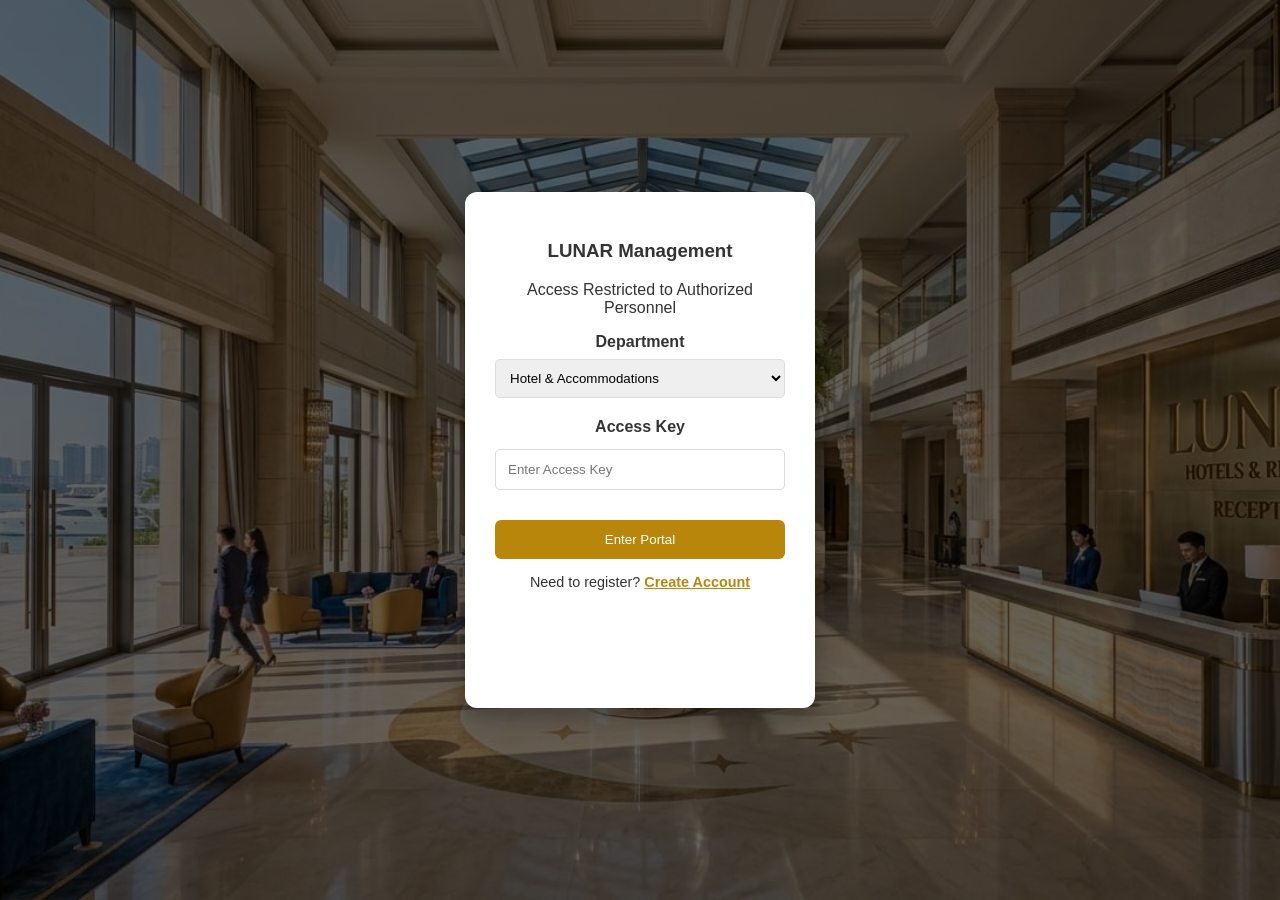
==== admin.html @ bf31e48b "initial commit" ====
<!DOCTYPE html>
<html lang="en">
<head>
    <meta charset="UTF-8">
    <meta name="viewport" content="width=device-width, initial-scale=1.0">
    <title>LUNAR | Admin Portal</title>
    <link rel="stylesheet" href="style.css">
<base target="_blank">
</head>
<body class="admin-body">

    <section id="admin-auth">
        <div class="auth-card">
            <div class="auth-container" id="admin-sliding-box">
                <!-- Login Form -->
                <div class="admin-auth-form">
                    <h3>LUNAR Management</h3>
                    <p>Access Restricted to Authorized Personnel</p>
                    <form onsubmit="adminLogin(event)">
                        <div class="form-group">
                            <label>Department</label>
                            <select id="admin-role">
                                <option value="hotel">Hotel & Accommodations</option>
                                <option value="restaurant">Restaurant & Bar</option>
                                <option value="spa">Wellness & Spa</option>
                                <option value="events">Meetings & Events</option>
                                <option value="travels">Travels & Activities</option>
                            </select>
                        </div>
                        <div class="form-group">
                            <label>Access Key</label>
                            <input type="password" id="admin-pass" placeholder="Enter Access Key" required>
                        </div>
                        <button type="submit" class="admin-login-btn">Enter Portal</button>
                        <p style="margin-top: 15px; font-size: 0.9rem;">Need to register? <a href="#" onclick="event.preventDefault(); toggleAdminAuth()" class="toggle-link">Create Account</a></p>
                    </form>
                </div>
                <!-- Register Form -->
                <div class="admin-auth-form">
                    <h3>Admin Registration</h3>
                    <p>Create a new management profile.</p>
                    <form onsubmit="adminRegister(event)">
                        <div class="form-group">
                            <label>Full Name</label>
                            <input type="text" id="admin-reg-name" required>
                        </div>
                        <div class="form-group">
                            <label>Department</label>
                            <select id="admin-reg-role">
                                <option value="hotel">Hotel & Accommodations</option>
                                <option value="restaurant">Restaurant & Bar</option>
                                <option value="spa">Wellness & Spa</option>
                                <option value="events">Meetings & Events</option>
                                <option value="travels">Travels & Activities</option>
                            </select>
                        </div>
                        <div class="form-group">
                            <label>Access Key</label>
                            <input type="password" id="admin-reg-pass" placeholder="Create a strong key" required>
                        </div>
                        <button type="submit" class="admin-login-btn">Create Account</button>
                        <p style="margin-top: 15px; font-size: 0.9rem;">Already have access? <a href="#" onclick="event.preventDefault(); toggleAdminAuth()" class="toggle-link">Enter Portal</a></p>
                    </form>
                </div>
            </div>
        </div>
    </section>

    <section id="admin-dashboard" style="display: none;">
        <header class="admin-header">
            <div class="admin-identity">
                <img src="images/lunar-logo-gold.png" alt="LUNAR" class="admin-header-logo">
                <div>
                    <h2 id="admin-welcome-text">Hi, Admin</h2>
                    <span id="admin-dept-tag">Department</span>
                </div>
            </div>
            <div class="admin-profile-area">
                <img src="images/default-avatar.png" alt="Profile" id="admin-profile-icon" onclick="toggleProfileDropdown()">
                <div id="admin-profile-dropdown" class="admin-profile-dropdown">
                    <a href="#" onclick="alert('Edit Profile feature is under development.'); return false;">Edit Profile</a>
                    <a href="index.html">Exit to Guest Site</a>
                    <a href="#" onclick="adminLogout(event)">Log Out</a>
                </div>
            </div>
        </header>

        <div class="admin-main-layout">
            <aside class="admin-sidebar">
                <button id="sidebar-bookings" onclick="showAdminTab('bookings')">📋 Reservations</button>
                <button id="sidebar-reviews" onclick="showAdminTab('reviews')">⭐ Guest Reviews</button>
                <button id="sidebar-checkout" onclick="showAdminTab('checkout')">🔑 Room Status</button>
                <button id="sidebar-restaurant" onclick="showAdminTab('restaurant')">🍽️ Restaurant Orders</button>
                <button id="sidebar-spa" onclick="showAdminTab('spa')">💆 Spa Appointments</button>
                <button id="sidebar-events" onclick="showAdminTab('events')">🎉 Event Bookings</button>
                <button id="sidebar-premium-travels" onclick="showAdminTab('premium-travels')">🚁 Premium Travels</button>
                <button id="sidebar-resort-activities" onclick="showAdminTab('resort-activities')">🏹 Resort Activities</button>
            </aside>

            <main class="admin-content">
                <div id="dashboard-home-tab" class="tab-pane" style="display:block;">
                    <h2 style="font-size: 2.5rem; margin-bottom: 10px;">Welcome to the Management Portal</h2>
                    <p style="font-size: 1.2rem;">Select an option from the sidebar to begin.</p>
                </div>

                <div id="bookings-tab" class="tab-pane">
                    <h3>Pending Reservations</h3>
                    <table class="admin-table">
                        <thead>
                            <tr>
                                <th>Guest</th>
                                <th>Room Type</th>
                                <th>Check-in / Out</th>
                                <th>Payment Method</th>
                                <th>Type</th>
                                <th>Amount</th>
                                <th>Balance</th>
                                <th>Actions</th>
                            </tr>
                        </thead>
                        <tbody id="hotel-booking-list">
                        </tbody>
                    </table>
                </div>

                <div id="reviews-tab" class="tab-pane" style="display:none;">
                    <h3>Guest Feedback</h3>
                    <div class="review-item">
                        <p><strong>@Sarah_W:</strong> "Amazing stay, but the spa was fully booked."</p>
                        <button class="reply-btn" onclick="alert('Reply sent to guest!')">Reply</button>
                        <button class="delete-btn" onclick="this.parentElement.remove()">Delete</button>
                    </div>
                </div>

                <div id="checkout-tab" class="tab-pane" style="display:none;">
                    <h3>Verify Room Status</h3>
                    <button class="checkout-verify-btn" onclick="alert('Room 204 verified and cleared for next guest.')">Verify Check-out (Room 204)</button>
                </div>

                <div id="restaurant-tab" class="tab-pane" style="display:none;">
                    <h3>Restaurant Reservations</h3>
                    <table class="admin-table">
                        <thead>
                            <tr>
                                <th>Guest</th>
                                <th>Table / Order</th>
                                <th>Date & Time</th>
                                <th>Payment Method</th>
                                <th>Type</th>
                                <th>Amount</th>
                                <th>Status</th>
                            </tr>
                        </thead>
                        <tbody id="restaurant-booking-list">
                        </tbody>
                    </table>
                </div>

                <div id="spa-tab" class="tab-pane" style="display:none;">
                    <h3>Spa Appointments</h3>
                    <table class="admin-table">
                        <thead>
                            <tr>
                                <th>Guest</th>
                                <th>Treatment</th>
                                <th>Therapist</th>
                                <th>Date & Time</th>
                                <th>Payment Method</th>
                                <th>Amount</th>
                                <th>Status</th>
                            </tr>
                        </thead>
                        <tbody id="spa-booking-list">
                        </tbody>
                    </table>
                </div>

                <div id="events-tab" class="tab-pane" style="display:none;">
                    <h3>Event Bookings</h3>
                    <table class="admin-table">
                        <thead>
                            <tr>
                                <th>Client</th>
                                <th>Event Type</th>
                                <th>Date</th>
                                <th>Guests</th>
                                <th>Quote Amount</th>
                                <th>Status</th>
                            </tr>
                        </thead>
                        <tbody id="events-booking-list">
                        </tbody>
                    </table>
                </div>

                <div id="premium-travels-tab" class="tab-pane" style="display:none;">
                    <h3>Premium Travel Bookings</h3>
                    <table class="admin-table">
                        <thead>
                            <tr>
                                <th>Guest</th>
                                <th>Service</th>
                                <th>Date & Time</th>
                                <th>Payment Method</th>
                                <th>Type</th>
                                <th>Amount</th>
                                <th>Balance</th>
                                <th>Status</th>
                            </tr>
                        </thead>
                        <tbody id="travels-booking-list">
                        </tbody>
                    </table>
                </div>

                <div id="resort-activities-tab" class="tab-pane" style="display:none;">
                    <h3>Resort Activity Bookings</h3>
                    <table class="admin-table">
                        <thead>
                            <tr>
                                <th>Guest</th>
                                <th>Activity</th>
                                <th>Date & Time</th>
                                <th>Payment Method</th>
                                <th>Type</th>
                                <th>Amount</th>
                                <th>Balance</th>
                                <th>Status</th>
                            </tr>
                        </thead>
                        <tbody id="activities-booking-list">
                        </tbody>
                    </table>
                </div>
            </main>
        </div>
    </section>

    <script src="script.js"></script>
</body>
</html>
---- style.css ----
body {
    font-family: 'Georgia', serif; /* Gives it that luxury hotel feel */
    background-color: #f4f4f4;
    color: #333;
    text-align: center;
}

header {
    background-color: #1a1a1a; /* Dark, sleek header */
    color: gold;
    padding: 20px;
}

button {
    background-color: gold;
    border: none;
    padding: 10px 20px;
    cursor: pointer;
}

.header-auth-buttons button + button {
    margin-left: 10px;
}

/* Container for the tabs */
.tab-container {
    overflow: hidden;
    background-color: #333;
    display: flex;
    justify-content: center;
}

/* Style the buttons inside the tab bar */
.tab-link {
    background-color: inherit;
    color: white;
    padding: 14px 20px;
    border: none;
    cursor: pointer;
    transition: 0.3s;
    font-size: 17px;
}

/* Change color on hover */
.tab-link:hover {
    background-color: #555;
}

/* Create an active/current tablink class */
.tab-link.active {
    background-color: gold;
    color: black;
}

/* Hide the tab content by default */
.tab-content {
    display: none;
    padding: 20px;
    border-top: none;
    animation: fadeEffect 1s; /* Adds a smooth fade-in */
}

@keyframes fadeEffect {
    from {opacity: 0;}
    to {opacity: 1;}
}

/* Menu Header Styling */
.menu-header {
    margin-bottom: 30px;
}

.menu-section h4 {
    border-bottom: 2px solid gold;
    display: inline-block;
    padding-bottom: 5px;
    margin-top: 30px;
    color: #1a1a1a;
}

/* The Grid Layout */
.menu-grid {
    display: grid;
    grid-template-columns: repeat(auto-fit, minmax(250px, 1fr));
    gap: 20px;
    margin-top: 20px;
}

/* Individual Menu Item "Cards" */
.menu-item {
    background: white;
    padding: 15px;
    border-radius: 8px;
    box-shadow: 0 2px 5px rgba(0,0,0,0.1);
    text-align: left;
}

.item-name {
    font-weight: bold;
    color: #1a1a1a;
}

.item-price {
    float: right;
    color: #b8860b; /* A dark gold color */
    font-weight: bold;
}

.item-desc {
    font-size: 0.9rem;
    color: #666;
    margin-top: 10px;
}

/* Reservation Button */
/* Container to keep buttons side-by-side */
.button-group {
    margin-top: 30px;
    display: flex;
    gap: 15px;
    justify-content: center;
    flex-wrap: wrap; /* This ensures they stack nicely on small phone screens */
}

.reserve-btn {
    background-color: #1a1a1a;
    color: gold;
    padding: 12px 25px;
    font-size: 0.9rem;
    border: 2px solid #1a1a1a;
    cursor: pointer;
    transition: 0.3s;
    border-radius: 4px;
}

.reserve-btn:hover {
    background-color: gold;
    color: black;
    border-color: gold;
}

/* Optional: Make the "Full Amount" button stand out slightly */
.btn-highlight {
    background-color: #b8860b; 
    border-color: #b8860b;
    color: white;
}

/* Bar specific layout */
.bar-container {
    display: flex;
    flex-wrap: wrap;
    gap: 30px;
    background-color: #111; /* Darker background for the bar section */
    color: #fff;
    padding: 25px;
    border-radius: 10px;
    margin-top: 20px;
    text-align: left;
}

.entertainment-list, .bar-specials {
    flex: 1;
    min-width: 280px;
}

.entertainment-list h5, .bar-specials h5 {
    color: gold;
    text-transform: uppercase;
    letter-spacing: 1px;
    margin-bottom: 15px;
    border-bottom: 1px solid #444;
    padding-bottom: 5px;
}

.entertainment-list ul {
    list-style: none;
    padding: 0;
}

.entertainment-list li {
    margin-bottom: 10px;
    font-size: 0.95rem;
    border-left: 3px solid gold;
    padding-left: 10px;
}

/* Ensure bar menu items look good on the dark background */
.bar-specials .menu-item {
    background: #080000;
    color: white;
    border: 1px solid #333;
    margin-bottom: 10px;
}

/* Hotel Grid Layout */
.room-grid {
    display: flex;
    flex-wrap: wrap;
    gap: 25px;
    justify-content: center;
    margin-top: 30px;
}

/* Room Card Styling */
.room-card {
    background: white;
    border: 1px solid #ddd;
    border-radius: 12px;
    width: 320px;
    padding: 25px;
    position: relative;
    box-shadow: 0 4px 15px rgba(0,0,0,0.05);
    transition: transform 0.3s ease;
    text-align: left;
}

.room-card img {
    width: calc(100% + 50px); /* Compensate for parent padding */
    margin: -25px -25px 20px -25px; /* Pull image to edges */
    height: 200px;
    object-fit: cover;
    border-radius: 12px 12px 0 0;
    display: block;
}

.room-card:hover {
    transform: translateY(-10px); /* Lifts the card slightly when hovered */
}

.room-card h4 {
    margin-bottom: 10px;
    font-size: 1.4rem;
    color: #1a1a1a;
}

.price {
    display: block;
    font-weight: bold;
    font-size: 1.2rem;
    color: #b8860b;
    margin: 15px 0;
}

/* Room Badge (Popular/Elite) */
.room-badge {
    position: absolute;
    top: -10px;
    right: 20px;
    background-color: gold;
    color: black;
    padding: 5px 15px;
    font-size: 0.8rem;
    font-weight: bold;
    border-radius: 20px;
    box-shadow: 0 2px 5px rgba(0,0,0,0.2);
    z-index: 2; /* Ensures badge sits on top of the image */
}

.room-badge.vvip {
    background-color: #1a1a1a;
    color: gold;
    border: 1px solid gold;
}

.spa-booking-container {
    max-width: 500px;
    margin: 30px auto;
    background: #fff;
    padding: 30px;
    border-radius: 15px;
    box-shadow: 0 5px 20px rgba(0,0,0,0.1);
    text-align: left;
}

.form-group {
    margin-bottom: 20px;
}

.form-group label {
    display: block;
    margin-bottom: 8px;
    font-weight: bold;
    color: #333;
}

.form-group select, 
.form-group input[type="datetime-local"] {
    width: 100%;
    padding: 10px;
    border: 1px solid #ddd;
    border-radius: 5px;
    font-family: inherit;
}

.radio-group {
    display: flex;
    gap: 15px;
    align-items: center;
}

.radio-group input {
    margin-right: 5px;
}

/* Adventure Sections */
.adventure-section {
    margin-top: 40px;
}

.activity-details {
    list-style: none;
    padding: 0;
    font-size: 0.9rem;
    color: #555;
    margin: 10px 0;
}

.activity-details li {
    margin-bottom: 5px;
    padding-left: 5px;
    border-left: 2px solid gold;
}

/* Activity Chip Grid */
.activity-list-grid {
    display: grid;
    grid-template-columns: repeat(auto-fill, minmax(150px, 1fr));
    gap: 15px;
    margin-top: 20px;
}

.activity-item {
    background: #fff;
    padding: 15px;
    border-radius: 50px; /* Makes them look like rounded pills */
    border: 1px solid gold;
    font-weight: bold;
    color: #1a1a1a;
    transition: 0.3s;
    cursor: default;
}

.activity-item:hover {
    background: gold;
    color: #000;
}

/* Styling for the numeric input in the event form */
input[type="number"] {
    width: 100%;
    padding: 10px;
    border: 1px solid #ddd;
    border-radius: 5px;
    box-sizing: border-box; /* Ensures padding doesn't affect width */
}

#Events h5 {
    font-family: 'Georgia', serif;
    font-size: 1.5rem;
    margin-bottom: 20px;
    color: #1a1a1a;
    border-bottom: 1px solid gold;
    display: inline-block;
}

.lunar-footer {
    background-color: #1a1a1a;
    color: #e0e0e0;
    padding: 60px 20px 20px 20px;
    margin-top: 50px;
    text-align: left;
}

.footer-container {
    max-width: 1100px;
    margin: 0 auto;
    display: flex;
    flex-wrap: wrap;
    gap: 40px;
    justify-content: space-between;
}

.footer-column {
    flex: 1;
    min-width: 250px;
}

.footer-column h4 {
    color: gold;
    border-bottom: 1px solid #444;
    padding-bottom: 10px;
    margin-bottom: 20px;
    text-transform: uppercase;
    letter-spacing: 2px;
}

.footer-column p {
    line-height: 1.6;
    font-size: 0.95rem;
}

.footer-column ul {
    list-style: none;
    padding: 0;
}

.footer-column ul li {
    margin-bottom: 10px;
}

.footer-column ul li a {
    color: #ccc;
    text-decoration: none;
    transition: 0.3s;
}

.footer-column ul li a:hover {
    color: gold;
    padding-left: 5px;
}

.footer-bottom {
    text-align: center;
    margin-top: 40px;
    padding-top: 20px;
    border-top: 1px solid #333;
    font-size: 0.8rem;
    color: #777;
}

/* Style for all text, email, and password inputs */
input[type="text"],
input[type="email"],
input[type="password"] {
    width: 100%;
    padding: 12px;
    margin-top: 5px;
    border: 1px solid #ddd;
    border-radius: 5px;
    box-sizing: border-box; /* Crucial for keeping inputs inside the container */
    font-family: Arial, sans-serif;
}

input:focus {
    outline: none;
    border-color: gold;
    box-shadow: 0 0 5px rgba(255, 215, 0, 0.3);
}

#Register h3, #Login h3 {
    margin-top: 0;
    color: #1a1a1a;
    font-family: 'Georgia', serif;
}

.brochure-container {
    max-width: 900px;
    margin: 0 auto;
    display: flex;
    flex-wrap: wrap;
    gap: 40px;
    align-items: center;
    justify-content: center;
    text-align: left;
}

/* Creating a "Book Cover" look with CSS */
.brochure-preview {
    width: 250px;
    height: 350px;
    background-color: #1a1a1a;
    border-radius: 5px 15px 15px 5px; /* Makes one side look like a spine */
    box-shadow: 15px 15px 30px rgba(0,0,0,0.3);
    display: flex;
    align-items: center;
    justify-content: center;
    color: gold;
    position: relative;
    border-left: 10px solid #000;
}

.brochure-page {
    text-align: center;
    border: 1px solid gold;
    padding: 20px;
    width: 70%;
}

.brochure-page span {
    display: block;
    font-size: 1.5rem;
    font-family: 'Georgia', serif;
}

.brochure-info {
    flex: 1;
    min-width: 300px;
}

.brochure-info ul {
    margin: 20px 0;
    color: #555;
}

.brochure-info li {
    margin-bottom: 8px;
}

#welcome-section {
    height: 100vh;
    background: linear-gradient(rgba(0,0,0,0.6), rgba(0,0,0,0.6)), url('images/welcome page.jpeg');
    background-size: cover;
    background-position: center;
    color: white;
    display: flex;
    flex-direction: column;
    justify-content: center;
    align-items: center;
}

#welcome h2 {
    font-size: 3rem;
    color: rgb(0, 0, 0);
}

/* Post-Login Dashboard Welcome Screen */
#dashboard-welcome {
    position: fixed;
    top: 0;
    left: 0;
    width: 100%;
    height: 100vh;
    background: linear-gradient(rgba(0,0,0,0.5), rgba(0,0,0,0.5)), url('images/lobby2.jpeg');
    background-size: cover;
    background-position: center;
    color: white;
    z-index: 9000; /* Below auth, above everything else */
    display: flex; /* This is the default state when visible */
    justify-content: center;
    align-items: center;
    text-align: center;
}

.dashboard-content h2 {
    font-size: 3.5rem;
    margin-bottom: 15px;
}

.dashboard-content p {
    font-size: 1.2rem;
    margin-bottom: 30px;
}

/* Full Screen Auth Page Overrides */
#Auth {
    position: fixed;
    top: 0;
    left: 0;
    width: 100%;
    height: 100vh;
    z-index: 10000;
    padding: 0; /* Remove tab-content padding */
    background: white;
}

/* The outer frame */
.auth-wrapper {
    width: 100%;
    height: 100%;
    margin: 0;
    overflow: hidden; /* Hides the form that isn't active */
    background: white;
    border-radius: 0;
    box-shadow: none;
}

/* The long box containing both forms */
.auth-container {
    display: flex;
    width: 200%; /* Double the screen width */
    height: 100%;
    transition: transform 0.6s ease-in-out; /* The sliding speed */
}

/* Individual form styling */
.auth-form {
    width: 50%; /* Each form takes 1 screen width */
    height: 100%;
    padding: 20px;
    box-sizing: border-box;
    display: flex;
    flex-direction: column;
    justify-content: center;
    align-items: center;
}

/* Constrain content width inside the full screen form */
.auth-form > form, 
.auth-form > h3, 
.auth-form > p {
    width: 100%;
    max-width: 400px;
}

/* The toggle class we will trigger with JS */
.auth-container.slide-active {
    transform: translateX(-50%); /* Moves the box 1 screen width to the left */
}

.toggle-link {
    color: #b8860b;
    cursor: pointer;
    text-decoration: underline;
    font-weight: bold;
}

.input-row {
    display: flex;
    gap: 10px;
}

        /* ADMIN SPECIFIC STYLES */
.admin-body { background: #f0f2f5; margin: 0; font-family: 'Segoe UI', sans-serif; }

#admin-auth {
    height: 100vh;
    display: flex;
    justify-content: center;
    align-items: center;
    background: linear-gradient(rgba(0, 0, 0, 0.6), rgba(0, 0, 0, 0.6)), url('images/lobby1.jpeg');
    background-size: cover;
    background-position: center;
}

.auth-card {
    background: white;
    padding: 0;
    border-radius: 12px;
    width: 350px;
    box-shadow: 0 10px 25px rgba(0,0,0,0.3);
    text-align: center;
    overflow: hidden;
}

.admin-auth-form {
    width: 50%;
    padding: 30px;
    box-sizing: border-box;
}

.admin-login-btn {
    width: 100%;
    padding: 12px;
    background: #b8860b;
    color: white;
    border: none;
    border-radius: 6px;
    cursor: pointer;
    margin-top: 10px;
}

.admin-header {
    background: #1a1a1a;
    color: white;
    padding: 15px 40px;
    display: flex;
    justify-content: space-between;
    align-items: center;
    border-bottom: 4px solid #b8860b;
}

.admin-header-logo {
    height: 40px;
    margin-right: 20px;
}

.admin-identity { display: flex; align-items: center; }

.admin-main-layout { display: flex; height: calc(100vh - 100px); }

.admin-sidebar {
    width: 220px;
    background: #2c2c2c;
    padding: 20px 0;
}

.admin-sidebar button {
    width: 100%;
    background: none;
    border: none;
    color: #ccc;
    padding: 15px 25px;
    text-align: left;
    cursor: pointer;
    font-size: 16px;
}

.admin-sidebar button:hover { background: #3d3d3d; color: white; }

.admin-content { flex: 1; padding: 30px; overflow-y: auto; }

.admin-table {
    width: 100%;
    border-collapse: collapse;
    background: white;
}

.admin-table th, .admin-table td {
    padding: 15px;
    border-bottom: 1px solid #ddd;
    text-align: left;
}

/* Badges and Buttons */
.badge { padding: 5px 10px; border-radius: 15px; font-size: 12px; font-weight: bold; }
.deposit { background: #ffeaa7; color: #d6a316; }

.approve-btn { background: #27ae60; color: white; border: none; padding: 7px 12px; border-radius: 4px; cursor: pointer; }
.reject-btn { background: #c0392b; color: white; border: none; padding: 7px 12px; border-radius: 4px; cursor: pointer; margin-left: 5px; }

.exit-btn { background: transparent; border: 1px solid white; color: white; padding: 8px 15px; cursor: pointer; border-radius: 5px; }

.admin-profile-area {
    position: relative;
}

.admin-profile-icon {
    width: 45px;
    height: 45px;
    border-radius: 50%;
    object-fit: cover;
    cursor: pointer;
    border: 2px solid gold;
}

.admin-profile-dropdown {
    display: none;
    position: absolute;
    right: 0;
    top: 60px;
    background-color: white;
    min-width: 180px;
    box-shadow: 0px 8px 16px 0px rgba(0,0,0,0.2);
    z-index: 10;
    border-radius: 8px;
}

.admin-profile-dropdown.show { display: block; }

.admin-profile-dropdown a {
    color: black;
    padding: 12px 16px;
    text-decoration: none;
    display: block;
    font-size: 14px;
}

.admin-profile-dropdown a:hover { background-color: #f1f1f1; }

#dashboard-home-tab {
    height: 100%;
    background: linear-gradient(rgba(0,0,0,0.6), rgba(0,0,0,0.6)), url('images/welcomepage4.jpeg');
    background-size: cover;
    background-position: center;
    display: flex;
    flex-direction: column;
    justify-content: center;
    align-items: center;
    color: white;
    border-radius: 8px;
}

/* FIX: Added styles for error states and loading indicators */
.loading-indicator {
    text-align: center;
    padding: 20px;
    color: #666;
}

.error-message {
    color: #c0392b;
    background: #fdeaea;
    padding: 10px 15px;
    border-radius: 5px;
    border-left: 4px solid #c0392b;
    margin: 10px 0;
}

.success-message {
    color: #27ae60;
    background: #e8f8f5;
    padding: 10px 15px;
    border-radius: 5px;
    border-left: 4px solid #27ae60;
    margin: 10px 0;
}

/* Style for approve/reject buttons in admin table */
.approve-btn {
    background: #27ae60;
    color: white;
    border: none;
    padding: 7px 12px;
    border-radius: 4px;
    cursor: pointer;
    font-size: 0.85rem;
}

.approve-btn:hover {
    background: #219a52;
}

.reject-btn {
    background: #c0392b;
    color: white;
    border: none;
    padding: 7px 12px;
    border-radius: 4px;
    cursor: pointer;
    font-size: 0.85rem;
    margin-left: 5px;
}

.reject-btn:hover {
    background: #a93226;
}

/* Empty state styling */
.empty-state {
    text-align: center;
    padding: 40px 20px;
    color: #888;
    font-style: italic;
}
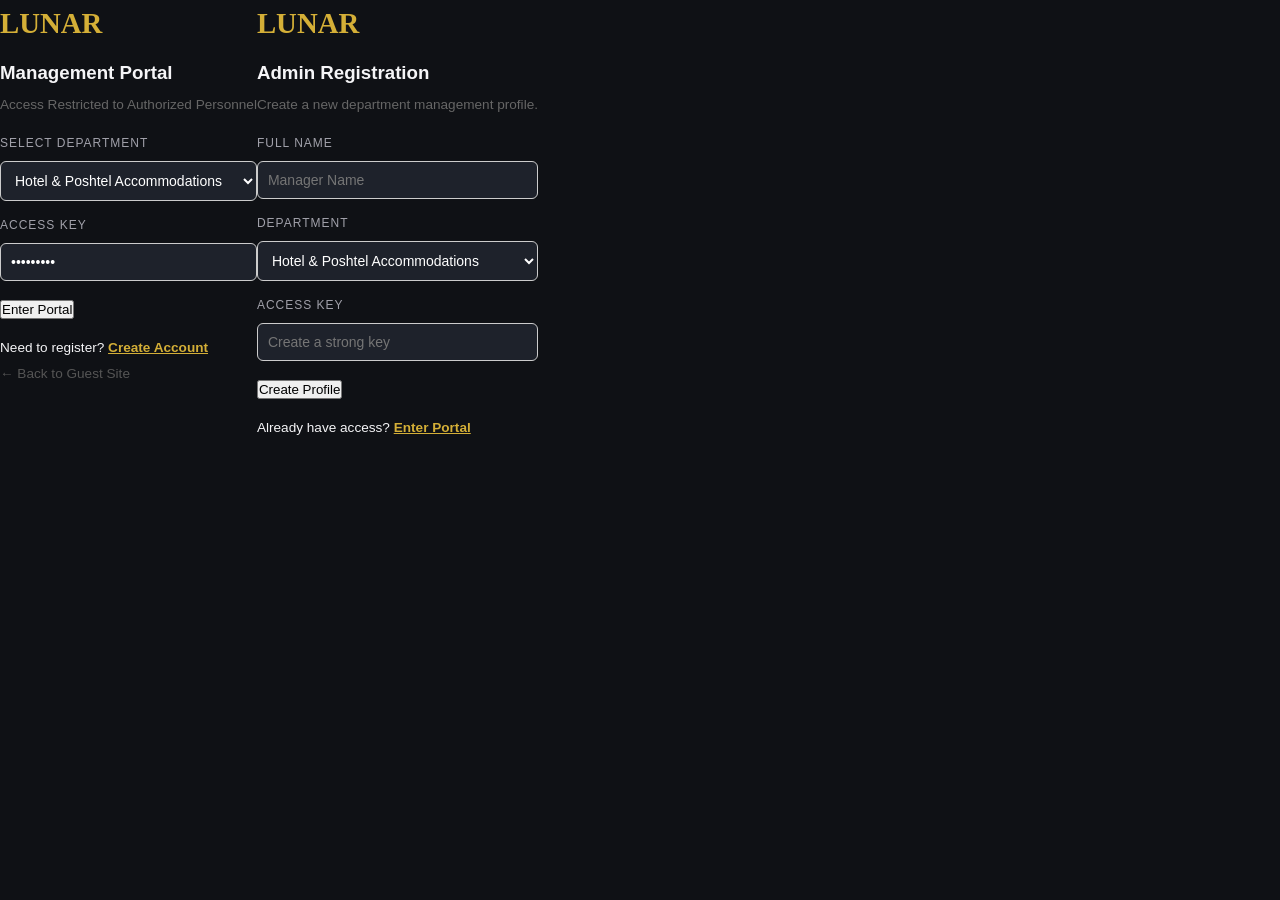
==== commit a0579b6f: "commit changes" ====
--- a/admin.html
+++ b/admin.html
@@ -1,86 +1,101 @@
-
 <!DOCTYPE html>
 <html lang="en">
 <head>
     <meta charset="UTF-8">
     <meta name="viewport" content="width=device-width, initial-scale=1.0">
-    <title>LUNAR | Admin Portal</title>
+    <title>LUNAR | Management Portal &amp; Operations</title>
     <link rel="stylesheet" href="style.css">
-<base target="_blank">
 </head>
 <body class="admin-body">
 
+    <!-- ADMIN AUTHENTICATION SCREEN -->
     <section id="admin-auth">
         <div class="auth-card">
             <div class="auth-container" id="admin-sliding-box">
                 <!-- Login Form -->
                 <div class="admin-auth-form">
-                    <h3>LUNAR Management</h3>
-                    <p>Access Restricted to Authorized Personnel</p>
+                    <div style="margin-bottom: 12px;">
+                        <span style="color: #D4AF37; font-size: 1.8rem; font-weight: 700; font-family: 'Cinzel', serif;">LUNAR</span>
+                    </div>
+                    <h3 style="margin: 0 0 6px 0;">Management Portal</h3>
+                    <p style="font-size: 0.85rem; color: #666; margin-bottom: 18px;">Access Restricted to Authorized Personnel</p>
                     <form onsubmit="adminLogin(event)">
-                        <div class="form-group">
-                            <label>Department</label>
-                            <select id="admin-role">
-                                <option value="hotel">Hotel & Accommodations</option>
-                                <option value="restaurant">Restaurant & Bar</option>
-                                <option value="spa">Wellness & Spa</option>
-                                <option value="events">Meetings & Events</option>
-                                <option value="travels">Travels & Activities</option>
+                        <div class="form-group" style="text-align: left;">
+                            <label for="admin-role">Select Department</label>
+                            <select id="admin-role" style="width: 100%; padding: 10px; border-radius: 6px; border: 1px solid #ccc;">
+                                <option value="hotel">Hotel &amp; Poshtel Accommodations</option>
+                                <option value="restaurant">Restaurant &amp; Bar</option>
+                                <option value="spa">Wellness &amp; Spa</option>
+                                <option value="events">Meetings &amp; Events</option>
+                                <option value="travels">Travels &amp; Activities</option>
                             </select>
                         </div>
-                        <div class="form-group">
-                            <label>Access Key</label>
-                            <input type="password" id="admin-pass" placeholder="Enter Access Key" required>
+                        <div class="form-group" style="text-align: left;">
+                            <label for="admin-pass">Access Key</label>
+                            <input type="password" id="admin-pass" placeholder="Enter Access Key (e.g. lunar2026)" value="lunar2026" required style="width: 100%; padding: 10px; border-radius: 6px; border: 1px solid #ccc;">
                         </div>
                         <button type="submit" class="admin-login-btn">Enter Portal</button>
-                        <p style="margin-top: 15px; font-size: 0.9rem;">Need to register? <a href="#" onclick="event.preventDefault(); toggleAdminAuth()" class="toggle-link">Create Account</a></p>
+                        <p style="margin-top: 15px; font-size: 0.85rem;">Need to register? <a href="#" onclick="event.preventDefault(); toggleAdminAuth()" class="toggle-link">Create Account</a></p>
+                        <p style="margin-top: 5px; font-size: 0.85rem;"><a href="index.html" style="color: #555; text-decoration: none;">&larr; Back to Guest Site</a></p>
                     </form>
                 </div>
+
                 <!-- Register Form -->
                 <div class="admin-auth-form">
-                    <h3>Admin Registration</h3>
-                    <p>Create a new management profile.</p>
+                    <div style="margin-bottom: 12px;">
+                        <span style="color: #D4AF37; font-size: 1.8rem; font-weight: 700; font-family: 'Cinzel', serif;">LUNAR</span>
+                    </div>
+                    <h3 style="margin: 0 0 6px 0;">Admin Registration</h3>
+                    <p style="font-size: 0.85rem; color: #666; margin-bottom: 18px;">Create a new department management profile.</p>
                     <form onsubmit="adminRegister(event)">
-                        <div class="form-group">
-                            <label>Full Name</label>
-                            <input type="text" id="admin-reg-name" required>
-                        </div>
-                        <div class="form-group">
-                            <label>Department</label>
-                            <select id="admin-reg-role">
-                                <option value="hotel">Hotel & Accommodations</option>
-                                <option value="restaurant">Restaurant & Bar</option>
-                                <option value="spa">Wellness & Spa</option>
-                                <option value="events">Meetings & Events</option>
-                                <option value="travels">Travels & Activities</option>
+                        <div class="form-group" style="text-align: left;">
+                            <label for="admin-reg-name">Full Name</label>
+                            <input type="text" id="admin-reg-name" placeholder="Manager Name" required style="width: 100%; padding: 10px; border-radius: 6px; border: 1px solid #ccc;">
+                        </div>
+                        <div class="form-group" style="text-align: left;">
+                            <label for="admin-reg-role">Department</label>
+                            <select id="admin-reg-role" style="width: 100%; padding: 10px; border-radius: 6px; border: 1px solid #ccc;">
+                                <option value="hotel">Hotel &amp; Poshtel Accommodations</option>
+                                <option value="restaurant">Restaurant &amp; Bar</option>
+                                <option value="spa">Wellness &amp; Spa</option>
+                                <option value="events">Meetings &amp; Events</option>
+                                <option value="travels">Travels &amp; Activities</option>
                             </select>
                         </div>
-                        <div class="form-group">
-                            <label>Access Key</label>
-                            <input type="password" id="admin-reg-pass" placeholder="Create a strong key" required>
-                        </div>
-                        <button type="submit" class="admin-login-btn">Create Account</button>
-                        <p style="margin-top: 15px; font-size: 0.9rem;">Already have access? <a href="#" onclick="event.preventDefault(); toggleAdminAuth()" class="toggle-link">Enter Portal</a></p>
+                        <div class="form-group" style="text-align: left;">
+                            <label for="admin-reg-pass">Access Key</label>
+                            <input type="password" id="admin-reg-pass" placeholder="Create a strong key" required style="width: 100%; padding: 10px; border-radius: 6px; border: 1px solid #ccc;">
+                        </div>
+                        <button type="submit" class="admin-login-btn">Create Profile</button>
+                        <p style="margin-top: 15px; font-size: 0.85rem;">Already have access? <a href="#" onclick="event.preventDefault(); toggleAdminAuth()" class="toggle-link">Enter Portal</a></p>
                     </form>
                 </div>
             </div>
         </div>
     </section>
 
+    <!-- ADMIN MANAGEMENT DASHBOARD -->
     <section id="admin-dashboard" style="display: none;">
         <header class="admin-header">
             <div class="admin-identity">
-                <img src="images/lunar-logo-gold.png" alt="LUNAR" class="admin-header-logo">
+                <div class="brand-icon-wrap" style="width: 38px; height: 38px; margin-right: 14px; background: rgba(212, 175, 55, 0.2); border: 1px solid #D4AF37; border-radius: 50%; display: flex; align-items: center; justify-content: center;">
+                    <svg class="brand-icon-svg" style="width: 22px; height: 22px; fill: #D4AF37;" viewBox="0 0 24 24">
+                        <path d="M12 2C6.48 2 2 6.48 2 12s4.48 10 10 10c1.82 0 3.53-.5 5-1.35-2.99-1.73-5-4.95-5-8.65s2.01-6.92 5-8.65C15.53 2.5 13.82 2 12 2z"/>
+                    </svg>
+                </div>
                 <div>
-                    <h2 id="admin-welcome-text">Hi, Admin</h2>
-                    <span id="admin-dept-tag">Department</span>
+                    <h2 id="admin-welcome-text" style="font-size: 1.25rem; margin: 0; color: #fff;">Hi, Manager</h2>
+                    <span id="admin-dept-tag" style="font-size: 0.85rem; color: #D4AF37; font-weight: 600;">Department Portal</span>
                 </div>
             </div>
-            <div class="admin-profile-area">
-                <img src="images/default-avatar.png" alt="Profile" id="admin-profile-icon" onclick="toggleProfileDropdown()">
+
+            <div class="admin-profile-area" style="display: flex; align-items: center; gap: 15px;">
+                <a href="index.html" class="exit-btn" target="_self" style="text-decoration: none; font-size: 13px;">View Guest Site</a>
+                <div id="admin-profile-icon" class="admin-profile-icon" onclick="toggleProfileDropdown()" style="display: flex; align-items: center; justify-content: center; background: #D4AF37; color: #0B0D12; font-weight: 800; font-size: 14px; cursor: pointer;">
+                    MG
+                </div>
                 <div id="admin-profile-dropdown" class="admin-profile-dropdown">
-                    <a href="#" onclick="alert('Edit Profile feature is under development.'); return false;">Edit Profile</a>
-                    <a href="index.html">Exit to Guest Site</a>
+                    <a href="index.html" target="_self">Exit to Guest Site</a>
                     <a href="#" onclick="adminLogout(event)">Log Out</a>
                 </div>
             </div>
@@ -88,150 +103,253 @@
 
         <div class="admin-main-layout">
             <aside class="admin-sidebar">
-                <button id="sidebar-bookings" onclick="showAdminTab('bookings')">📋 Reservations</button>
-                <button id="sidebar-reviews" onclick="showAdminTab('reviews')">⭐ Guest Reviews</button>
-                <button id="sidebar-checkout" onclick="showAdminTab('checkout')">🔑 Room Status</button>
-                <button id="sidebar-restaurant" onclick="showAdminTab('restaurant')">🍽️ Restaurant Orders</button>
-                <button id="sidebar-spa" onclick="showAdminTab('spa')">💆 Spa Appointments</button>
-                <button id="sidebar-events" onclick="showAdminTab('events')">🎉 Event Bookings</button>
-                <button id="sidebar-premium-travels" onclick="showAdminTab('premium-travels')">🚁 Premium Travels</button>
-                <button id="sidebar-resort-activities" onclick="showAdminTab('resort-activities')">🏹 Resort Activities</button>
+                <button id="sidebar-dashboard-home" onclick="showAdminTab('dashboard-home')">Dashboard Overview</button>
+                <button id="sidebar-bookings" onclick="showAdminTab('bookings')">Accommodations</button>
+                <button id="sidebar-checkout" onclick="showAdminTab('checkout')">Room Inspection Status</button>
+                <button id="sidebar-restaurant" onclick="showAdminTab('restaurant')">Restaurant Orders</button>
+                <button id="sidebar-spa" onclick="showAdminTab('spa')">Spa Appointments</button>
+                <button id="sidebar-events" onclick="showAdminTab('events')">Event Bookings</button>
+                <button id="sidebar-premium-travels" onclick="showAdminTab('premium-travels')">Flights &amp; Safaris</button>
+                <button id="sidebar-resort-activities" onclick="showAdminTab('resort-activities')">Resort Activities</button>
+                <button id="sidebar-reviews" onclick="showAdminTab('reviews')">Guest Feedback</button>
             </aside>
 
             <main class="admin-content">
+                <!-- METRICS STRIP -->
+                <div class="admin-metrics-row">
+                    <div class="admin-metric-card">
+                        <div class="admin-metric-label">Active Reservations</div>
+                        <div class="admin-metric-value" id="admin-metric-count">0</div>
+                        <div class="admin-metric-sub">Across All 5 Departments</div>
+                    </div>
+                    <div class="admin-metric-card">
+                        <div class="admin-metric-label">Gross Revenue Collected</div>
+                        <div class="admin-metric-value" id="admin-metric-rev" style="color: #27ae60;">KSh 0.00</div>
+                        <div class="admin-metric-sub">Verified in Real-Time</div>
+                    </div>
+                    <div class="admin-metric-card">
+                        <div class="admin-metric-label">Resort Occupancy</div>
+                        <div class="admin-metric-value" style="color: #2980b9;">96%</div>
+                        <div class="admin-metric-sub">Pods &amp; Luxury Suites</div>
+                    </div>
+                    <div class="admin-metric-card">
+                        <div class="admin-metric-label">Pending Action Items</div>
+                        <div class="admin-metric-value" id="admin-metric-pending" style="color: #e67e22;">0</div>
+                        <div class="admin-metric-sub">Awaiting Check-in / Review</div>
+                    </div>
+                </div>
+
+                <!-- 1. DASHBOARD OVERVIEW HOME TAB -->
                 <div id="dashboard-home-tab" class="tab-pane" style="display:block;">
-                    <h2 style="font-size: 2.5rem; margin-bottom: 10px;">Welcome to the Management Portal</h2>
-                    <p style="font-size: 1.2rem;">Select an option from the sidebar to begin.</p>
-                </div>
-
-                <div id="bookings-tab" class="tab-pane">
-                    <h3>Pending Reservations</h3>
-                    <table class="admin-table">
-                        <thead>
-                            <tr>
-                                <th>Guest</th>
-                                <th>Room Type</th>
-                                <th>Check-in / Out</th>
-                                <th>Payment Method</th>
-                                <th>Type</th>
-                                <th>Amount</th>
-                                <th>Balance</th>
-                                <th>Actions</th>
+                    <div style="background: rgba(0,0,0,0.6); padding: 40px; border-radius: 14px; max-width: 700px; margin: 0 auto; backdrop-filter: blur(6px);">
+                        <h2 style="font-size: 2.2rem; margin-bottom: 12px; color: #fff;">LUNAR Operations Central</h2>
+                        <p style="font-size: 1.1rem; color: #E0E0E0; line-height: 1.6; margin-bottom: 25px;">
+                            Manage 5-star hostel pods, designer suites, fine dining, spa sessions, coastal safaris, and galas with unified local database synchrony.
+                        </p>
+                        <div style="display: flex; gap: 15px; justify-content: center; flex-wrap: wrap;">
+                            <button class="nav-btn-gold" onclick="showAdminTab('bookings')">View Accommodations</button>
+                            <button class="filter-pill" style="background: rgba(255,255,255,0.15); color: #fff;" onclick="showAdminTab('checkout')">Room Inspection Status</button>
+                            <button class="filter-pill" style="background: rgba(255,255,255,0.15); color: #fff;" onclick="showAdminTab('reviews')">Review Feedback</button>
+                        </div>
+                    </div>
+                </div>
+
+                <!-- 2. HOTEL & PODS TAB -->
+                <div id="bookings-tab" class="tab-pane" style="display:none;">
+                    <div style="display: flex; justify-content: space-between; align-items: center; margin-bottom: 15px;">
+                        <h3 style="margin: 0;">Accommodations &amp; Pod Bookings</h3>
+                        <button class="filter-pill" onclick="renderAdminTables()">Refresh List</button>
+                    </div>
+                    <table class="admin-table">
+                        <thead>
+                            <tr>
+                                <th>Guest</th>
+                                <th>Accommodation</th>
+                                <th>Dates / Duration</th>
+                                <th>Payment Method</th>
+                                <th>Plan</th>
+                                <th>Amount Paid</th>
+                                <th>Balance Due</th>
+                                <th>Status &amp; Actions</th>
                             </tr>
                         </thead>
                         <tbody id="hotel-booking-list">
-                        </tbody>
-                    </table>
-                </div>
-
-                <div id="reviews-tab" class="tab-pane" style="display:none;">
-                    <h3>Guest Feedback</h3>
-                    <div class="review-item">
-                        <p><strong>@Sarah_W:</strong> "Amazing stay, but the spa was fully booked."</p>
-                        <button class="reply-btn" onclick="alert('Reply sent to guest!')">Reply</button>
-                        <button class="delete-btn" onclick="this.parentElement.remove()">Delete</button>
-                    </div>
-                </div>
-
+                            <!-- Injected via JavaScript -->
+                        </tbody>
+                    </table>
+                </div>
+
+                <!-- 3. ROOM INSPECTION TAB -->
                 <div id="checkout-tab" class="tab-pane" style="display:none;">
-                    <h3>Verify Room Status</h3>
-                    <button class="checkout-verify-btn" onclick="alert('Room 204 verified and cleared for next guest.')">Verify Check-out (Room 204)</button>
-                </div>
-
+                    <h3>Verify Room &amp; Pod Inspection Status</h3>
+                    <p style="color: #666; margin-bottom: 25px;">Ensure 5-star sanitization standards before issuing digital keycards to incoming guests.</p>
+
+                    <div style="display: grid; grid-template-columns: repeat(auto-fit, minmax(280px, 1fr)); gap: 20px;">
+                        <div class="admin-metric-card" style="border-left: 4px solid #27ae60;">
+                            <h4>Pod 101: Celestial Capsule</h4>
+                            <p style="font-size: 13px; color: #666;">Status: Cleaned &bull; Memory foam sanitized &bull; Starlink verified</p>
+                            <button class="approve-btn" style="width: 100%; margin-top: 10px;" onclick="adminVerifyRoom('Pod 101')">Verify for Check-in</button>
+                        </div>
+
+                        <div class="admin-metric-card" style="border-left: 4px solid #27ae60;">
+                            <h4>Chamber 104: Social Atelier</h4>
+                            <p style="font-size: 13px; color: #666;">Status: Cleaned &bull; Rain showers inspected &bull; Linens fresh</p>
+                            <button class="approve-btn" style="width: 100%; margin-top: 10px;" onclick="adminVerifyRoom('Chamber 104')">Verify for Check-in</button>
+                        </div>
+
+                        <div class="admin-metric-card" style="border-left: 4px solid #e67e22;">
+                            <h4>Suite 204: Deluxe Ocean</h4>
+                            <p style="font-size: 13px; color: #666;">Status: Housekeeping in progress &bull; Turndown scheduled</p>
+                            <button class="approve-btn" style="width: 100%; margin-top: 10px;" onclick="adminVerifyRoom('Suite 204')">Verify for Check-in</button>
+                        </div>
+
+                        <div class="admin-metric-card" style="border-left: 4px solid #27ae60;">
+                            <h4>Villa 301: Presidential</h4>
+                            <p style="font-size: 13px; color: #666;">Status: Heated Jacuzzi 38°C &bull; Champagne iced &bull; Chauffeur alerted</p>
+                            <button class="approve-btn" style="width: 100%; margin-top: 10px;" onclick="adminVerifyRoom('Villa 301')">Verify for Check-in</button>
+                        </div>
+
+                        <div class="admin-metric-card" style="border-left: 4px solid #27ae60;">
+                            <h4>Penthouse 401: The Lunar Penthouse</h4>
+                            <p style="font-size: 13px; color: #666;">Status: Private Infinity Pool sanitized &bull; Master Chef briefed</p>
+                            <button class="approve-btn" style="width: 100%; margin-top: 10px;" onclick="adminVerifyRoom('Penthouse 401')">Verify for Check-in</button>
+                        </div>
+                    </div>
+                </div>
+
+                <!-- 4. RESTAURANT TAB -->
                 <div id="restaurant-tab" class="tab-pane" style="display:none;">
-                    <h3>Restaurant Reservations</h3>
-                    <table class="admin-table">
-                        <thead>
-                            <tr>
-                                <th>Guest</th>
-                                <th>Table / Order</th>
-                                <th>Date & Time</th>
-                                <th>Payment Method</th>
-                                <th>Type</th>
-                                <th>Amount</th>
-                                <th>Status</th>
+                    <div style="display: flex; justify-content: space-between; align-items: center; margin-bottom: 15px;">
+                        <h3 style="margin: 0;">Restaurant &amp; Bar Reservations</h3>
+                        <button class="filter-pill" onclick="renderAdminTables()">Refresh List</button>
+                    </div>
+                    <table class="admin-table">
+                        <thead>
+                            <tr>
+                                <th>Guest</th>
+                                <th>Table / Service</th>
+                                <th>Scheduled Date &amp; Time</th>
+                                <th>Payment Method</th>
+                                <th>Amount Paid</th>
+                                <th>Status &amp; Actions</th>
                             </tr>
                         </thead>
                         <tbody id="restaurant-booking-list">
-                        </tbody>
-                    </table>
-                </div>
-
+                            <!-- Injected via JavaScript -->
+                        </tbody>
+                    </table>
+                </div>
+
+                <!-- 5. SPA APPOINTMENTS TAB -->
                 <div id="spa-tab" class="tab-pane" style="display:none;">
-                    <h3>Spa Appointments</h3>
-                    <table class="admin-table">
-                        <thead>
-                            <tr>
-                                <th>Guest</th>
-                                <th>Treatment</th>
+                    <div style="display: flex; justify-content: space-between; align-items: center; margin-bottom: 15px;">
+                        <h3 style="margin: 0;">Wellness &amp; Spa Appointments</h3>
+                        <button class="filter-pill" onclick="renderAdminTables()">Refresh List</button>
+                    </div>
+                    <table class="admin-table">
+                        <thead>
+                            <tr>
+                                <th>Guest</th>
+                                <th>Treatment Session</th>
                                 <th>Therapist</th>
-                                <th>Date & Time</th>
-                                <th>Payment Method</th>
-                                <th>Amount</th>
-                                <th>Status</th>
+                                <th>Date &amp; Time</th>
+                                <th>Payment Method</th>
+                                <th>Amount Paid</th>
+                                <th>Status &amp; Actions</th>
                             </tr>
                         </thead>
                         <tbody id="spa-booking-list">
-                        </tbody>
-                    </table>
-                </div>
-
+                            <!-- Injected via JavaScript -->
+                        </tbody>
+                    </table>
+                </div>
+
+                <!-- 6. EVENTS TAB -->
                 <div id="events-tab" class="tab-pane" style="display:none;">
-                    <h3>Event Bookings</h3>
-                    <table class="admin-table">
-                        <thead>
-                            <tr>
-                                <th>Client</th>
-                                <th>Event Type</th>
-                                <th>Date</th>
-                                <th>Guests</th>
+                    <div style="display: flex; justify-content: space-between; align-items: center; margin-bottom: 15px;">
+                        <h3 style="margin: 0;">Event Bookings &amp; Quotes</h3>
+                        <button class="filter-pill" onclick="renderAdminTables()">Refresh List</button>
+                    </div>
+                    <table class="admin-table">
+                        <thead>
+                            <tr>
+                                <th>Client / Organizer</th>
+                                <th>Event Details</th>
+                                <th>Scheduled Date</th>
+                                <th>Package Type</th>
                                 <th>Quote Amount</th>
                                 <th>Status</th>
                             </tr>
                         </thead>
                         <tbody id="events-booking-list">
-                        </tbody>
-                    </table>
-                </div>
-
+                            <!-- Injected via JavaScript -->
+                        </tbody>
+                    </table>
+                </div>
+
+                <!-- 7. TRAVELS TAB -->
                 <div id="premium-travels-tab" class="tab-pane" style="display:none;">
-                    <h3>Premium Travel Bookings</h3>
-                    <table class="admin-table">
-                        <thead>
-                            <tr>
-                                <th>Guest</th>
-                                <th>Service</th>
-                                <th>Date & Time</th>
-                                <th>Payment Method</th>
-                                <th>Type</th>
-                                <th>Amount</th>
-                                <th>Balance</th>
+                    <div style="display: flex; justify-content: space-between; align-items: center; margin-bottom: 15px;">
+                        <h3 style="margin: 0;">Premium Travels (Helicopter &amp; Safaris)</h3>
+                        <button class="filter-pill" onclick="renderAdminTables()">Refresh List</button>
+                    </div>
+                    <table class="admin-table">
+                        <thead>
+                            <tr>
+                                <th>Guest</th>
+                                <th>Tour Service</th>
+                                <th>Date &amp; Time</th>
+                                <th>Payment Method</th>
+                                <th>Plan</th>
+                                <th>Amount Paid</th>
+                                <th>Balance Due</th>
                                 <th>Status</th>
                             </tr>
                         </thead>
                         <tbody id="travels-booking-list">
-                        </tbody>
-                    </table>
-                </div>
-
+                            <!-- Injected via JavaScript -->
+                        </tbody>
+                    </table>
+                </div>
+
+                <!-- 8. ACTIVITIES TAB -->
                 <div id="resort-activities-tab" class="tab-pane" style="display:none;">
-                    <h3>Resort Activity Bookings</h3>
-                    <table class="admin-table">
-                        <thead>
-                            <tr>
-                                <th>Guest</th>
-                                <th>Activity</th>
-                                <th>Date & Time</th>
-                                <th>Payment Method</th>
-                                <th>Type</th>
-                                <th>Amount</th>
-                                <th>Balance</th>
+                    <div style="display: flex; justify-content: space-between; align-items: center; margin-bottom: 15px;">
+                        <h3 style="margin: 0;">Resort Activity Sessions</h3>
+                        <button class="filter-pill" onclick="renderAdminTables()">Refresh List</button>
+                    </div>
+                    <table class="admin-table">
+                        <thead>
+                            <tr>
+                                <th>Guest</th>
+                                <th>Activity Type</th>
+                                <th>Date &amp; Time</th>
+                                <th>Payment Method</th>
+                                <th>Plan</th>
+                                <th>Amount Paid</th>
+                                <th>Balance Due</th>
                                 <th>Status</th>
                             </tr>
                         </thead>
                         <tbody id="activities-booking-list">
-                        </tbody>
-                    </table>
+                            <!-- Injected via JavaScript -->
+                        </tbody>
+                    </table>
+                </div>
+
+                <!-- 9. GUEST REVIEWS TAB -->
+                <div id="reviews-tab" class="tab-pane" style="display:none;">
+                    <h3>Guest Feedback &amp; Moderation</h3>
+                    <div class="review-item" style="background:#fff; padding:18px; border-radius:10px; margin-bottom:12px; border:1px solid #ddd; text-align:left;">
+                        <p><strong>@Elena_R (Celestial Pod):</strong> "The Starlink WiFi was 1Gbps and the community dinner was unforgettable. Will be back next month!"</p>
+                        <button class="approve-btn" onclick="alert('Review marked as Featured on Guest Site!')">Feature</button>
+                        <button class="reject-btn" onclick="this.parentElement.remove()">Delete</button>
+                    </div>
+                    <div class="review-item" style="background:#fff; padding:18px; border-radius:10px; margin-bottom:12px; border:1px solid #ddd; text-align:left;">
+                        <p><strong>@Marcus_Sterling (Presidential Suite):</strong> "Rolls-Royce pickup was on time and the helicopter coastline safari took our breath away."</p>
+                        <button class="approve-btn" onclick="alert('Review marked as Featured on Guest Site!')">Feature</button>
+                        <button class="reject-btn" onclick="this.parentElement.remove()">Delete</button>
+                    </div>
                 </div>
             </main>
         </div>
--- a/style.css
+++ b/style.css
@@ -1,835 +1,1154 @@
+/* ==========================================================================
+   LUNAR RESORT - GLEE-INSPIRED LUXURY DESIGN SYSTEM
+   ========================================================================== */
+
+:root {
+    --bg-dark: #0f1115;
+    --bg-card: #161920;
+    --bg-surface: #1e222b;
+    --gold: #d4af37;
+    --gold-hover: #f3ca40;
+    --gold-dark: #a8841a;
+    --text-primary: #f5f5f7;
+    --text-secondary: #a1a1aa;
+    --border-color: rgba(212, 175, 55, 0.2);
+    --border-hover: rgba(212, 175, 55, 0.5);
+    --font-heading: 'Cinzel', serif;
+    --font-body: 'Montserrat', sans-serif;
+}
+
+* {
+    box-sizing: border-box;
+    margin: 0;
+    padding: 0;
+}
+
 body {
-    font-family: 'Georgia', serif; /* Gives it that luxury hotel feel */
-    background-color: #f4f4f4;
-    color: #333;
-    text-align: center;
-}
-
-header {
-    background-color: #1a1a1a; /* Dark, sleek header */
-    color: gold;
-    padding: 20px;
-}
-
-button {
-    background-color: gold;
-    border: none;
-    padding: 10px 20px;
-    cursor: pointer;
-}
-
-.header-auth-buttons button + button {
-    margin-left: 10px;
-}
-
-/* Container for the tabs */
-.tab-container {
-    overflow: hidden;
-    background-color: #333;
-    display: flex;
-    justify-content: center;
-}
-
-/* Style the buttons inside the tab bar */
-.tab-link {
-    background-color: inherit;
-    color: white;
-    padding: 14px 20px;
-    border: none;
-    cursor: pointer;
-    transition: 0.3s;
-    font-size: 17px;
-}
-
-/* Change color on hover */
-.tab-link:hover {
-    background-color: #555;
-}
-
-/* Create an active/current tablink class */
-.tab-link.active {
-    background-color: gold;
-    color: black;
-}
-
-/* Hide the tab content by default */
-.tab-content {
-    display: none;
-    padding: 20px;
-    border-top: none;
-    animation: fadeEffect 1s; /* Adds a smooth fade-in */
-}
-
-@keyframes fadeEffect {
-    from {opacity: 0;}
-    to {opacity: 1;}
-}
-
-/* Menu Header Styling */
-.menu-header {
-    margin-bottom: 30px;
-}
-
-.menu-section h4 {
-    border-bottom: 2px solid gold;
-    display: inline-block;
-    padding-bottom: 5px;
-    margin-top: 30px;
-    color: #1a1a1a;
-}
-
-/* The Grid Layout */
-.menu-grid {
-    display: grid;
-    grid-template-columns: repeat(auto-fit, minmax(250px, 1fr));
-    gap: 20px;
-    margin-top: 20px;
-}
-
-/* Individual Menu Item "Cards" */
-.menu-item {
-    background: white;
-    padding: 15px;
-    border-radius: 8px;
-    box-shadow: 0 2px 5px rgba(0,0,0,0.1);
-    text-align: left;
-}
-
-.item-name {
-    font-weight: bold;
-    color: #1a1a1a;
-}
-
-.item-price {
-    float: right;
-    color: #b8860b; /* A dark gold color */
-    font-weight: bold;
-}
-
-.item-desc {
-    font-size: 0.9rem;
-    color: #666;
-    margin-top: 10px;
-}
-
-/* Reservation Button */
-/* Container to keep buttons side-by-side */
-.button-group {
-    margin-top: 30px;
-    display: flex;
-    gap: 15px;
-    justify-content: center;
-    flex-wrap: wrap; /* This ensures they stack nicely on small phone screens */
-}
-
-.reserve-btn {
-    background-color: #1a1a1a;
-    color: gold;
-    padding: 12px 25px;
-    font-size: 0.9rem;
-    border: 2px solid #1a1a1a;
-    cursor: pointer;
-    transition: 0.3s;
-    border-radius: 4px;
-}
-
-.reserve-btn:hover {
-    background-color: gold;
-    color: black;
-    border-color: gold;
-}
-
-/* Optional: Make the "Full Amount" button stand out slightly */
-.btn-highlight {
-    background-color: #b8860b; 
-    border-color: #b8860b;
-    color: white;
-}
-
-/* Bar specific layout */
-.bar-container {
-    display: flex;
-    flex-wrap: wrap;
-    gap: 30px;
-    background-color: #111; /* Darker background for the bar section */
-    color: #fff;
-    padding: 25px;
-    border-radius: 10px;
-    margin-top: 20px;
-    text-align: left;
-}
-
-.entertainment-list, .bar-specials {
-    flex: 1;
-    min-width: 280px;
-}
-
-.entertainment-list h5, .bar-specials h5 {
-    color: gold;
-    text-transform: uppercase;
-    letter-spacing: 1px;
-    margin-bottom: 15px;
-    border-bottom: 1px solid #444;
-    padding-bottom: 5px;
-}
-
-.entertainment-list ul {
-    list-style: none;
-    padding: 0;
-}
-
-.entertainment-list li {
-    margin-bottom: 10px;
-    font-size: 0.95rem;
-    border-left: 3px solid gold;
-    padding-left: 10px;
-}
-
-/* Ensure bar menu items look good on the dark background */
-.bar-specials .menu-item {
-    background: #080000;
-    color: white;
-    border: 1px solid #333;
-    margin-bottom: 10px;
-}
-
-/* Hotel Grid Layout */
-.room-grid {
-    display: flex;
-    flex-wrap: wrap;
-    gap: 25px;
-    justify-content: center;
-    margin-top: 30px;
-}
-
-/* Room Card Styling */
-.room-card {
-    background: white;
-    border: 1px solid #ddd;
-    border-radius: 12px;
-    width: 320px;
-    padding: 25px;
-    position: relative;
-    box-shadow: 0 4px 15px rgba(0,0,0,0.05);
-    transition: transform 0.3s ease;
-    text-align: left;
-}
-
-.room-card img {
-    width: calc(100% + 50px); /* Compensate for parent padding */
-    margin: -25px -25px 20px -25px; /* Pull image to edges */
-    height: 200px;
-    object-fit: cover;
-    border-radius: 12px 12px 0 0;
-    display: block;
-}
-
-.room-card:hover {
-    transform: translateY(-10px); /* Lifts the card slightly when hovered */
-}
-
-.room-card h4 {
-    margin-bottom: 10px;
-    font-size: 1.4rem;
-    color: #1a1a1a;
-}
-
-.price {
-    display: block;
-    font-weight: bold;
-    font-size: 1.2rem;
-    color: #b8860b;
-    margin: 15px 0;
-}
-
-/* Room Badge (Popular/Elite) */
-.room-badge {
-    position: absolute;
-    top: -10px;
-    right: 20px;
-    background-color: gold;
-    color: black;
-    padding: 5px 15px;
-    font-size: 0.8rem;
-    font-weight: bold;
-    border-radius: 20px;
-    box-shadow: 0 2px 5px rgba(0,0,0,0.2);
-    z-index: 2; /* Ensures badge sits on top of the image */
-}
-
-.room-badge.vvip {
-    background-color: #1a1a1a;
-    color: gold;
-    border: 1px solid gold;
-}
-
-.spa-booking-container {
-    max-width: 500px;
-    margin: 30px auto;
-    background: #fff;
-    padding: 30px;
-    border-radius: 15px;
-    box-shadow: 0 5px 20px rgba(0,0,0,0.1);
-    text-align: left;
-}
-
-.form-group {
-    margin-bottom: 20px;
-}
-
-.form-group label {
-    display: block;
-    margin-bottom: 8px;
-    font-weight: bold;
-    color: #333;
-}
-
-.form-group select, 
-.form-group input[type="datetime-local"] {
-    width: 100%;
-    padding: 10px;
-    border: 1px solid #ddd;
-    border-radius: 5px;
-    font-family: inherit;
-}
-
-.radio-group {
-    display: flex;
-    gap: 15px;
-    align-items: center;
-}
-
-.radio-group input {
-    margin-right: 5px;
-}
-
-/* Adventure Sections */
-.adventure-section {
-    margin-top: 40px;
-}
-
-.activity-details {
-    list-style: none;
-    padding: 0;
-    font-size: 0.9rem;
-    color: #555;
-    margin: 10px 0;
-}
-
-.activity-details li {
-    margin-bottom: 5px;
-    padding-left: 5px;
-    border-left: 2px solid gold;
-}
-
-/* Activity Chip Grid */
-.activity-list-grid {
-    display: grid;
-    grid-template-columns: repeat(auto-fill, minmax(150px, 1fr));
-    gap: 15px;
-    margin-top: 20px;
-}
-
-.activity-item {
-    background: #fff;
-    padding: 15px;
-    border-radius: 50px; /* Makes them look like rounded pills */
-    border: 1px solid gold;
-    font-weight: bold;
-    color: #1a1a1a;
-    transition: 0.3s;
-    cursor: default;
-}
-
-.activity-item:hover {
-    background: gold;
-    color: #000;
-}
-
-/* Styling for the numeric input in the event form */
-input[type="number"] {
-    width: 100%;
-    padding: 10px;
-    border: 1px solid #ddd;
-    border-radius: 5px;
-    box-sizing: border-box; /* Ensures padding doesn't affect width */
-}
-
-#Events h5 {
-    font-family: 'Georgia', serif;
-    font-size: 1.5rem;
-    margin-bottom: 20px;
-    color: #1a1a1a;
-    border-bottom: 1px solid gold;
-    display: inline-block;
-}
-
-.lunar-footer {
-    background-color: #1a1a1a;
-    color: #e0e0e0;
-    padding: 60px 20px 20px 20px;
-    margin-top: 50px;
-    text-align: left;
-}
-
-.footer-container {
-    max-width: 1100px;
-    margin: 0 auto;
-    display: flex;
-    flex-wrap: wrap;
-    gap: 40px;
-    justify-content: space-between;
-}
-
-.footer-column {
-    flex: 1;
-    min-width: 250px;
-}
-
-.footer-column h4 {
-    color: gold;
-    border-bottom: 1px solid #444;
-    padding-bottom: 10px;
-    margin-bottom: 20px;
-    text-transform: uppercase;
-    letter-spacing: 2px;
-}
-
-.footer-column p {
+    background-color: var(--bg-dark);
+    color: var(--text-primary);
+    font-family: var(--font-body);
     line-height: 1.6;
-    font-size: 0.95rem;
-}
-
-.footer-column ul {
-    list-style: none;
-    padding: 0;
-}
-
-.footer-column ul li {
-    margin-bottom: 10px;
-}
-
-.footer-column ul li a {
-    color: #ccc;
-    text-decoration: none;
-    transition: 0.3s;
-}
-
-.footer-column ul li a:hover {
-    color: gold;
-    padding-left: 5px;
-}
-
-.footer-bottom {
-    text-align: center;
-    margin-top: 40px;
-    padding-top: 20px;
-    border-top: 1px solid #333;
-    font-size: 0.8rem;
-    color: #777;
-}
-
-/* Style for all text, email, and password inputs */
-input[type="text"],
-input[type="email"],
-input[type="password"] {
-    width: 100%;
-    padding: 12px;
-    margin-top: 5px;
-    border: 1px solid #ddd;
-    border-radius: 5px;
-    box-sizing: border-box; /* Crucial for keeping inputs inside the container */
-    font-family: Arial, sans-serif;
-}
-
-input:focus {
-    outline: none;
-    border-color: gold;
-    box-shadow: 0 0 5px rgba(255, 215, 0, 0.3);
-}
-
-#Register h3, #Login h3 {
-    margin-top: 0;
-    color: #1a1a1a;
-    font-family: 'Georgia', serif;
-}
-
-.brochure-container {
-    max-width: 900px;
-    margin: 0 auto;
-    display: flex;
-    flex-wrap: wrap;
-    gap: 40px;
-    align-items: center;
-    justify-content: center;
-    text-align: left;
-}
-
-/* Creating a "Book Cover" look with CSS */
-.brochure-preview {
-    width: 250px;
-    height: 350px;
-    background-color: #1a1a1a;
-    border-radius: 5px 15px 15px 5px; /* Makes one side look like a spine */
-    box-shadow: 15px 15px 30px rgba(0,0,0,0.3);
-    display: flex;
-    align-items: center;
-    justify-content: center;
-    color: gold;
-    position: relative;
-    border-left: 10px solid #000;
-}
-
-.brochure-page {
-    text-align: center;
-    border: 1px solid gold;
-    padding: 20px;
-    width: 70%;
-}
-
-.brochure-page span {
-    display: block;
-    font-size: 1.5rem;
-    font-family: 'Georgia', serif;
-}
-
-.brochure-info {
-    flex: 1;
-    min-width: 300px;
-}
-
-.brochure-info ul {
-    margin: 20px 0;
-    color: #555;
-}
-
-.brochure-info li {
-    margin-bottom: 8px;
-}
-
-#welcome-section {
-    height: 100vh;
-    background: linear-gradient(rgba(0,0,0,0.6), rgba(0,0,0,0.6)), url('images/welcome page.jpeg');
-    background-size: cover;
-    background-position: center;
-    color: white;
-    display: flex;
-    flex-direction: column;
-    justify-content: center;
-    align-items: center;
-}
-
-#welcome h2 {
-    font-size: 3rem;
-    color: rgb(0, 0, 0);
-}
-
-/* Post-Login Dashboard Welcome Screen */
-#dashboard-welcome {
+    overflow-x: hidden;
+}
+
+/* --- NAVIGATION HEADER --- */
+.navbar {
     position: fixed;
     top: 0;
     left: 0;
     width: 100%;
+    z-index: 999;
+    background: rgba(15, 17, 21, 0.85);
+    backdrop-filter: blur(15px);
+    border-bottom: 1px solid var(--border-color);
+}
+
+.nav-container {
+    max-width: 1300px;
+    margin: 0 auto;
+    display: flex;
+    justify-content: space-between;
+    align-items: center;
+    padding: 16px 30px;
+}
+
+.brand-logo {
+    cursor: pointer;
+    display: flex;
+    flex-direction: column;
+    align-items: flex-start;
+}
+
+.logo-title {
+    font-family: var(--font-heading);
+    font-size: 24px;
+    font-weight: 700;
+    letter-spacing: 4px;
+    color: var(--gold);
+}
+
+.logo-subtitle {
+    font-size: 9px;
+    letter-spacing: 3px;
+    color: var(--text-secondary);
+}
+
+.nav-menu {
+    display: flex;
+    gap: 30px;
+}
+
+.nav-link {
+    color: var(--text-primary);
+    text-decoration: none;
+    font-size: 13px;
+    font-weight: 500;
+    text-transform: uppercase;
+    letter-spacing: 2px;
+    transition: color 0.3s ease;
+}
+
+.nav-link:hover {
+    color: var(--gold);
+}
+
+/* BUTTON SYSTEM */
+.btn-gold, .btn-gold-lg {
+    background: linear-gradient(135deg, #d4af37 0%, #b8860b 100%);
+    color: #000;
+    border: none;
+    padding: 10px 22px;
+    font-size: 12px;
+    font-weight: 700;
+    text-transform: uppercase;
+    letter-spacing: 1.5px;
+    border-radius: 2px;
+    cursor: pointer;
+    transition: all 0.3s ease;
+}
+
+.btn-gold-lg {
+    padding: 16px 36px;
+    font-size: 13px;
+}
+
+.btn-gold:hover, .btn-gold-lg:hover {
+    background: linear-gradient(135deg, #f3ca40 0%, #d4af37 100%);
+    box-shadow: 0 0 20px rgba(212, 175, 55, 0.4);
+}
+
+.btn-outline-gold {
+    background: transparent;
+    color: var(--gold);
+    border: 1px solid var(--gold);
+    padding: 9px 20px;
+    font-size: 12px;
+    font-weight: 600;
+    text-transform: uppercase;
+    letter-spacing: 1.5px;
+    border-radius: 2px;
+    cursor: pointer;
+    transition: all 0.3s ease;
+}
+
+.btn-outline-gold:hover {
+    background: var(--gold);
+    color: #000;
+}
+
+.btn-outline-light-lg {
+    background: transparent;
+    color: #fff;
+    border: 1px solid rgba(255, 255, 255, 0.3);
+    padding: 16px 36px;
+    font-size: 13px;
+    font-weight: 600;
+    text-transform: uppercase;
+    letter-spacing: 1.5px;
+    cursor: pointer;
+    transition: all 0.3s ease;
+}
+
+.btn-outline-light-lg:hover {
+    border-color: #fff;
+    background: rgba(255, 255, 255, 0.1);
+}
+
+.btn-dark {
+    background: var(--bg-surface);
+    color: var(--text-primary);
+    border: 1px solid var(--border-color);
+    padding: 10px 18px;
+    font-size: 12px;
+    font-weight: 600;
+    cursor: pointer;
+    transition: all 0.3s ease;
+}
+
+.btn-dark:hover {
+    border-color: var(--gold);
+    color: var(--gold);
+}
+
+/* HERO SECTION */
+.hero-section {
+    position: relative;
     height: 100vh;
-    background: linear-gradient(rgba(0,0,0,0.5), rgba(0,0,0,0.5)), url('images/lobby2.jpeg');
-    background-size: cover;
-    background-position: center;
-    color: white;
-    z-index: 9000; /* Below auth, above everything else */
-    display: flex; /* This is the default state when visible */
+    background: url('images/welcome page.jpeg') center/cover no-repeat;
+    display: flex;
+    align-items: center;
     justify-content: center;
+    text-align: center;
+    padding: 0 20px;
+}
+
+.hero-overlay {
+    position: absolute;
+    inset: 0;
+    background: radial-gradient(circle, rgba(15,17,21,0.4) 0%, rgba(15,17,21,0.95) 100%);
+}
+
+.hero-content {
+    position: relative;
+    z-index: 2;
+    max-width: 900px;
+}
+
+.hero-tagline {
+    font-size: 12px;
+    letter-spacing: 5px;
+    color: var(--gold);
+    margin-bottom: 15px;
+    display: block;
+}
+
+.hero-title {
+    font-family: var(--font-heading);
+    font-size: 62px;
+    font-weight: 700;
+    color: #fff;
+    margin-bottom: 20px;
+    line-height: 1.1;
+}
+
+.hero-description {
+    font-size: 18px;
+    color: var(--text-secondary);
+    margin-bottom: 40px;
+    font-weight: 300;
+}
+
+.hero-cta-group {
+    display: flex;
+    gap: 20px;
+    justify-content: center;
+}
+
+.hero-scroll-indicator {
+    position: absolute;
+    bottom: 30px;
+    cursor: pointer;
+    display: flex;
+    flex-direction: column;
     align-items: center;
+    gap: 8px;
+    color: var(--gold);
+    font-size: 10px;
+    letter-spacing: 3px;
+    z-index: 2;
+}
+
+.scroll-line {
+    width: 1px;
+    height: 30px;
+    background: var(--gold);
+    animation: bounceScroll 2s infinite;
+}
+
+@keyframes bounceScroll {
+    0%, 100% { transform: translateY(0); }
+    50% { transform: translateY(10px); }
+}
+
+/* SECTION TITLES */
+.section-title-block {
     text-align: center;
-}
-
-.dashboard-content h2 {
-    font-size: 3.5rem;
+    margin-bottom: 50px;
+}
+
+.sub-heading {
+    font-size: 11px;
+    letter-spacing: 4px;
+    color: var(--gold);
+    display: block;
+    margin-bottom: 10px;
+}
+
+.section-title-block h2 {
+    font-family: var(--font-heading);
+    font-size: 38px;
+    color: #fff;
+}
+
+.gold-divider {
+    width: 60px;
+    height: 2px;
+    background: var(--gold);
+    margin: 20px auto 0 auto;
+}
+
+/* TAB NAVIGATION */
+.services-wrapper {
+    padding: 120px 20px 80px 20px;
+    max-width: 1300px;
+    margin: 0 auto;
+}
+
+.tab-navigation {
+    display: flex;
+    justify-content: center;
+    gap: 15px;
+    border-bottom: 1px solid var(--border-color);
+    margin-bottom: 40px;
+}
+
+.tab-link {
+    background: transparent;
+    color: var(--text-secondary);
+    border: none;
+    padding: 15px 25px;
+    font-family: var(--font-body);
+    font-size: 14px;
+    text-transform: uppercase;
+    letter-spacing: 2px;
+    cursor: pointer;
+    position: relative;
+    transition: all 0.3s ease;
+}
+
+.tab-link.active, .tab-link:hover {
+    color: var(--gold);
+}
+
+.tab-link.active::after {
+    content: '';
+    position: absolute;
+    bottom: -1px;
+    left: 0;
+    width: 100%;
+    height: 2px;
+    background: var(--gold);
+}
+
+/* CARDS GRID */
+.room-grid {
+    display: grid;
+    grid-template-columns: repeat(auto-fill, minmax(360px, 1fr));
+    gap: 30px;
+}
+
+.room-card {
+    background: var(--bg-card);
+    border: 1px solid var(--border-color);
+    border-radius: 4px;
+    overflow: hidden;
+    cursor: pointer;
+    transition: transform 0.4s ease, border-color 0.4s ease, box-shadow 0.4s ease;
+}
+
+.room-card:hover {
+    transform: translateY(-8px);
+    border-color: var(--gold);
+    box-shadow: 0 15px 30px rgba(0,0,0,0.5);
+}
+
+.card-img-wrap {
+    position: relative;
+    height: 240px;
+    overflow: hidden;
+}
+
+.card-img-wrap img {
+    width: 100%;
+    height: 100%;
+    object-fit: cover;
+    transition: transform 0.5s ease;
+}
+
+.room-card:hover .card-img-wrap img {
+    transform: scale(1.08);
+}
+
+.room-badge {
+    position: absolute;
+    top: 15px;
+    right: 15px;
+    background: var(--gold);
+    color: #000;
+    font-size: 10px;
+    font-weight: 700;
+    text-transform: uppercase;
+    padding: 4px 12px;
+    letter-spacing: 1px;
+    z-index: 2;
+}
+
+.room-badge.elite {
+    background: #4a154b;
+    color: #fff;
+}
+
+.room-badge.vvip {
+    background: #000;
+    color: var(--gold);
+    border: 1px solid var(--gold);
+}
+
+.card-body {
+    padding: 25px;
+    text-align: left;
+}
+
+.card-body h4 {
+    font-family: var(--font-heading);
+    font-size: 20px;
+    color: #fff;
+    margin-bottom: 10px;
+}
+
+.card-body p {
+    color: var(--text-secondary);
+    font-size: 13px;
+    margin-bottom: 20px;
+    line-height: 1.6;
+}
+
+.price {
+    display: block;
+    font-family: var(--font-heading);
+    font-size: 22px;
+    color: var(--gold);
+    margin-bottom: 20px;
+}
+
+.price small {
+    font-size: 12px;
+    color: var(--text-secondary);
+    font-family: var(--font-body);
+}
+
+.card-btn-row {
+    display: flex;
+    gap: 10px;
+}
+
+.full-width {
+    width: 100%;
+}
+
+.width-100 {
+    width: 100%;
+}
+
+/* EVENT INQUIRY FORM */
+.event-inquiry-card {
+    background: var(--bg-card);
+    border: 1px solid var(--border-color);
+    padding: 40px;
+    margin-top: 50px;
+    max-width: 800px;
+    margin-left: auto;
+    margin-right: auto;
+    text-align: left;
+}
+
+.event-inquiry-card h3 {
+    font-family: var(--font-heading);
+    font-size: 26px;
+    color: var(--gold);
+    margin-bottom: 10px;
+}
+
+.event-inquiry-card p {
+    color: var(--text-secondary);
+    margin-bottom: 30px;
+}
+
+.event-form-grid {
+    display: grid;
+    grid-template-columns: 1fr 1fr;
+    gap: 20px;
+}
+
+.form-group {
+    display: flex;
+    flex-direction: column;
+    text-align: left;
     margin-bottom: 15px;
 }
 
-.dashboard-content p {
-    font-size: 1.2rem;
-    margin-bottom: 30px;
-}
-
-/* Full Screen Auth Page Overrides */
+.form-group label {
+    font-size: 12px;
+    letter-spacing: 1px;
+    color: var(--text-secondary);
+    margin-bottom: 8px;
+    text-transform: uppercase;
+}
+
+.form-group input, .form-group select {
+    background: var(--bg-surface);
+    border: 1px solid var(--border-color);
+    color: #fff;
+    padding: 12px;
+    font-family: var(--font-body);
+    font-size: 14px;
+    border-radius: 2px;
+}
+
+.form-group input:focus, .form-group select:focus {
+    outline: none;
+    border-color: var(--gold);
+    box-shadow: 0 0 10px rgba(212, 175, 55, 0.2);
+}
+
+.full-width-btn {
+    grid-column: span 2;
+}
+
+/* AUTH MODAL STYLES */
 #Auth {
     position: fixed;
+    inset: 0;
+    z-index: 9999;
+    display: flex;
+    align-items: center;
+    justify-content: center;
+}
+
+.auth-overlay {
+    position: absolute;
+    inset: 0;
+    background: rgba(15, 17, 21, 0.85);
+    backdrop-filter: blur(10px);
+}
+
+.auth-wrapper {
+    position: relative;
+    z-index: 2;
+    width: 420px;
+    background: var(--bg-card);
+    border: 1px solid var(--border-color);
+    overflow: hidden;
+    padding: 30px;
+    box-shadow: 0 20px 50px rgba(0,0,0,0.8);
+}
+
+.auth-container {
+    display: flex;
+    width: 200%;
+    transition: transform 0.5s ease-in-out;
+}
+
+.auth-form {
+    width: 50%;
+    padding: 10px;
+    text-align: left;
+}
+
+.auth-form h3 {
+    font-family: var(--font-heading);
+    font-size: 24px;
+    color: var(--gold);
+    margin-bottom: 8px;
+}
+
+.auth-form p {
+    font-size: 13px;
+    color: var(--text-secondary);
+    margin-bottom: 25px;
+}
+
+.auth-container.slide-active {
+    transform: translateX(-50%);
+}
+
+.auth-switch-text {
+    margin-top: 20px;
+    text-align: center;
+}
+
+.toggle-link {
+    color: var(--gold);
+    text-decoration: underline;
+    font-weight: 600;
+}
+
+/* FULL-PAGE SHOWCASE MODAL */
+.hotel-fullpage {
+    position: fixed;
+    inset: 0;
+    width: 100vw;
+    height: 100vh;
+    background-color: var(--bg-dark);
+    color: var(--text-primary);
+    z-index: 99999;
+    overflow-y: auto;
+    text-align: left;
+}
+
+.fp-nav {
+    position: sticky;
     top: 0;
-    left: 0;
-    width: 100%;
-    height: 100vh;
-    z-index: 10000;
-    padding: 0; /* Remove tab-content padding */
-    background: white;
-}
-
-/* The outer frame */
-.auth-wrapper {
+    background: rgba(15, 17, 21, 0.95);
+    backdrop-filter: blur(10px);
+    display: flex;
+    justify-content: space-between;
+    align-items: center;
+    padding: 20px 40px;
+    border-bottom: 1px solid var(--border-color);
+    z-index: 10;
+}
+
+.fp-back-btn, .fp-close-btn {
+    background: transparent;
+    border: none;
+    color: var(--gold);
+    font-size: 16px;
+    cursor: pointer;
+}
+
+.fp-brand-title {
+    font-family: var(--font-heading);
+    font-size: 18px;
+    color: var(--gold);
+    letter-spacing: 3px;
+    display: block;
+    text-align: center;
+}
+
+.fp-brand-sub {
+    font-size: 10px;
+    color: var(--text-secondary);
+    letter-spacing: 2px;
+    display: block;
+    text-align: center;
+}
+
+.fp-content {
+    max-width: 1100px;
+    margin: 0 auto;
+    padding: 40px 20px;
+}
+
+.fp-room-header {
+    display: flex;
+    justify-content: space-between;
+    align-items: flex-end;
+    margin-bottom: 30px;
+    border-bottom: 1px solid var(--border-color);
+    padding-bottom: 20px;
+}
+
+.fp-category-tag {
+    font-size: 11px;
+    letter-spacing: 3px;
+    color: var(--gold);
+}
+
+.fp-title {
+    font-family: var(--font-heading);
+    font-size: 38px;
+    color: #fff;
+}
+
+.fp-price-val {
+    font-family: var(--font-heading);
+    font-size: 32px;
+    color: var(--gold);
+}
+
+.fp-gallery-hero {
+    height: 420px;
+    border-radius: 4px;
+    overflow: hidden;
+    margin-bottom: 15px;
+}
+
+.fp-main-img {
     width: 100%;
     height: 100%;
-    margin: 0;
-    overflow: hidden; /* Hides the form that isn't active */
-    background: white;
-    border-radius: 0;
-    box-shadow: none;
-}
-
-/* The long box containing both forms */
-.auth-container {
-    display: flex;
-    width: 200%; /* Double the screen width */
-    height: 100%;
-    transition: transform 0.6s ease-in-out; /* The sliding speed */
-}
-
-/* Individual form styling */
-.auth-form {
-    width: 50%; /* Each form takes 1 screen width */
-    height: 100%;
+    object-fit: cover;
+}
+
+.fp-thumbnail-strip {
+    display: flex;
+    gap: 15px;
+    margin-bottom: 40px;
+}
+
+.fp-thumb {
+    width: 100px;
+    height: 70px;
+    object-fit: cover;
+    border: 1px solid var(--border-color);
+    cursor: pointer;
+    opacity: 0.6;
+    transition: opacity 0.3s ease, border-color 0.3s ease;
+}
+
+.fp-thumb.active, .fp-thumb:hover {
+    opacity: 1;
+    border-color: var(--gold);
+}
+
+.fp-overview-block, .fp-stay-section, .fp-payment-section {
+    background: var(--bg-card);
+    border: 1px solid var(--border-color);
+    padding: 30px;
+    margin-bottom: 30px;
+}
+
+.fp-dates-row {
+    display: grid;
+    grid-template-columns: 1fr 1fr;
+    gap: 20px;
+    margin-top: 20px;
+    margin-bottom: 15px;
+}
+
+.fp-date-box {
+    display: flex;
+    flex-direction: column;
+}
+
+.fp-date-box label {
+    font-size: 12px;
+    letter-spacing: 1px;
+    color: var(--text-secondary);
+    margin-bottom: 8px;
+    text-transform: uppercase;
+    display: block;
+}
+
+.fp-date-field {
+    position: relative;
+    display: flex;
+    align-items: center;
+    background: var(--bg-surface);
+    border: 1px solid var(--border-color);
+    border-radius: 2px;
+    min-height: 48px;
+    transition: border-color 0.2s ease, box-shadow 0.2s ease;
+}
+
+.fp-date-field:focus-within {
+    border-color: var(--gold);
+    box-shadow: 0 0 0 2px rgba(212, 175, 55, 0.12);
+}
+
+.fp-date-input {
+    width: 100%;
+    background: transparent;
+    border: none;
+    color: #fff;
+    padding: 12px 42px 12px 14px;
+    font-family: var(--font-body);
+    font-size: 14px;
+    cursor: pointer;
+}
+
+.fp-date-input:focus {
+    outline: none;
+}
+
+.fp-date-trigger {
+    position: absolute;
+    right: 12px;
+    top: 50%;
+    transform: translateY(-50%);
+    background: transparent;
+    border: none;
+    color: var(--gold);
+    font-size: 16px;
+    cursor: pointer;
+}
+
+.fp-calendar-popover {
+    position: absolute;
+    top: calc(100% + 10px);
+    left: 0;
+    width: min(320px, 100%);
+    background: rgba(19, 22, 29, 0.98);
+    border: 1px solid var(--border-color);
+    box-shadow: 0 20px 45px rgba(0, 0, 0, 0.3);
+    padding: 18px 16px 12px;
+    z-index: 30;
+    display: none;
+}
+
+.fp-calendar-popover.show {
+    display: block;
+}
+
+.fp-calendar-header {
+    display: flex;
+    align-items: center;
+    justify-content: space-between;
+    margin-bottom: 12px;
+    color: #fff;
+    font-weight: 600;
+}
+
+.fp-calendar-nav {
+    background: transparent;
+    border: 1px solid var(--border-color);
+    color: var(--gold);
+    width: 30px;
+    height: 30px;
+    cursor: pointer;
+    border-radius: 50%;
+    font-size: 18px;
+    line-height: 1;
+}
+
+.fp-calendar-weekdays,
+.fp-calendar-grid {
+    display: grid;
+    grid-template-columns: repeat(7, minmax(0, 1fr));
+    gap: 6px;
+}
+
+.fp-calendar-weekdays {
+    margin-bottom: 8px;
+    color: var(--text-secondary);
+    font-size: 10px;
+    letter-spacing: 1px;
+    text-transform: uppercase;
+    text-align: center;
+}
+
+.fp-day {
+    background: transparent;
+    border: 1px solid transparent;
+    color: #fff;
+    padding: 8px 0;
+    font-size: 12px;
+    cursor: pointer;
+    border-radius: 4px;
+    transition: all 0.2s ease;
+}
+
+.fp-day.muted {
+    opacity: 0.35;
+}
+
+.fp-day.today {
+    border-color: rgba(212, 175, 55, 0.5);
+}
+
+.fp-day.selected {
+    background: var(--gold);
+    color: #000;
+    font-weight: 700;
+}
+
+.fp-day:hover {
+    border-color: var(--gold);
+    background: rgba(212, 175, 55, 0.08);
+}
+
+.fp-calendar-time-picker {
+    display: flex;
+    flex-wrap: wrap;
+    gap: 8px;
+    margin-top: 12px;
+    padding-top: 12px;
+    border-top: 1px solid var(--border-color);
+}
+
+.fp-time-slot {
+    flex: 1 1 30%;
+    min-width: 70px;
+    background: var(--bg-surface);
+    border: 1px solid var(--border-color);
+    color: #fff;
+    font-size: 11px;
+    font-weight: 600;
+    padding: 8px 6px;
+    border-radius: 4px;
+    cursor: pointer;
+}
+
+.fp-time-slot.selected {
+    background: var(--gold);
+    color: #000;
+    border-color: var(--gold);
+}
+
+.fp-time-slot:hover {
+    border-color: var(--gold);
+}
+
+.full-width-date {
+    grid-template-columns: 1fr;
+}
+
+.fp-nights-counter {
+    font-size: 13px;
+    color: var(--gold);
+    font-weight: 600;
+    margin-bottom: 20px;
+}
+
+.fp-plan-selector {
+    display: grid;
+    grid-template-columns: 1fr 1fr;
+    gap: 20px;
+}
+
+.fp-plan-card {
+    background: var(--bg-surface);
+    border: 1px solid var(--border-color);
     padding: 20px;
-    box-sizing: border-box;
-    display: flex;
-    flex-direction: column;
-    justify-content: center;
-    align-items: center;
-}
-
-/* Constrain content width inside the full screen form */
-.auth-form > form, 
-.auth-form > h3, 
-.auth-form > p {
-    width: 100%;
-    max-width: 400px;
-}
-
-/* The toggle class we will trigger with JS */
-.auth-container.slide-active {
-    transform: translateX(-50%); /* Moves the box 1 screen width to the left */
-}
-
-.toggle-link {
-    color: #b8860b;
-    cursor: pointer;
-    text-decoration: underline;
-    font-weight: bold;
-}
-
-.input-row {
-    display: flex;
-    gap: 10px;
-}
-
-        /* ADMIN SPECIFIC STYLES */
-.admin-body { background: #f0f2f5; margin: 0; font-family: 'Segoe UI', sans-serif; }
-
-#admin-auth {
-    height: 100vh;
-    display: flex;
-    justify-content: center;
-    align-items: center;
-    background: linear-gradient(rgba(0, 0, 0, 0.6), rgba(0, 0, 0, 0.6)), url('images/lobby1.jpeg');
-    background-size: cover;
-    background-position: center;
-}
-
-.auth-card {
-    background: white;
-    padding: 0;
-    border-radius: 12px;
-    width: 350px;
-    box-shadow: 0 10px 25px rgba(0,0,0,0.3);
-    text-align: center;
-    overflow: hidden;
-}
-
-.admin-auth-form {
-    width: 50%;
-    padding: 30px;
-    box-sizing: border-box;
-}
-
-.admin-login-btn {
-    width: 100%;
-    padding: 12px;
-    background: #b8860b;
-    color: white;
-    border: none;
-    border-radius: 6px;
-    cursor: pointer;
-    margin-top: 10px;
-}
-
-.admin-header {
-    background: #1a1a1a;
-    color: white;
-    padding: 15px 40px;
+    cursor: pointer;
     display: flex;
     justify-content: space-between;
     align-items: center;
-    border-bottom: 4px solid #b8860b;
-}
-
-.admin-header-logo {
-    height: 40px;
-    margin-right: 20px;
-}
-
-.admin-identity { display: flex; align-items: center; }
-
-.admin-main-layout { display: flex; height: calc(100vh - 100px); }
-
-.admin-sidebar {
-    width: 220px;
-    background: #2c2c2c;
-    padding: 20px 0;
-}
-
-.admin-sidebar button {
-    width: 100%;
-    background: none;
-    border: none;
-    color: #ccc;
-    padding: 15px 25px;
+}
+
+.fp-plan-card.active {
+    border-color: var(--gold);
+    background: rgba(212, 175, 55, 0.05);
+}
+
+.fp-plan-name {
+    display: block;
+    font-weight: 700;
+    color: #fff;
+}
+
+.fp-plan-sub {
+    font-size: 12px;
+    color: var(--text-secondary);
+}
+
+.fp-plan-price {
+    font-family: var(--font-heading);
+    font-size: 20px;
+    color: var(--gold);
+}
+
+.fp-payment-grid {
+    display: grid;
+    grid-template-columns: 1.5fr 1fr;
+    gap: 30px;
+    margin-top: 20px;
+}
+
+.fp-methods-row {
+    display: flex;
+    gap: 10px;
+    margin-bottom: 20px;
+    flex-wrap: wrap;
+}
+
+.fp-method-card {
+    flex: 1;
+    min-width: 90px;
+    background: var(--bg-surface);
+    border: 1px solid var(--border-color);
+    color: #fff;
+    padding: 12px 8px;
+    cursor: pointer;
+    font-size: 12px;
+    font-weight: 600;
+
+}
+
+.fp-method-card.active {
+    background: var(--gold);
+    color: #000;
+}
+
+.fp-dynamic-input-area {
+    margin-bottom: 20px;
+    padding: 15px;
+    background: var(--bg-surface);
+    border: 1px solid var(--border-color);
+}
+
+.fp-guest-grid, .fp-input-wrap {
+    display: flex;
+    flex-direction: column;
+    margin-bottom: 15px;
+}
+
+.fp-guest-grid {
+    display: grid;
+    grid-template-columns: 1fr 1fr;
+    gap: 20px;
+}
+
+.fp-input-wrap label, .fp-field-section-title {
+    font-size: 12px;
+    letter-spacing: 1px;
+    color: var(--text-secondary);
+    margin-bottom: 8px;
+    text-transform: uppercase;
+    display: block;
+}
+
+.fp-input-wrap input {
+    background: var(--bg-surface);
+    border: 1px solid var(--border-color);
+    color: #fff;
+    padding: 12px;
+    font-family: var(--font-body);
+    font-size: 14px;
+    border-radius: 2px;
+}
+
+.fp-input-wrap input:focus {
+    outline: none;
+    border-color: var(--gold);
+}
+
+.fp-summary-box {
+    background: var(--bg-surface);
+    border: 1px solid var(--border-color);
+    padding: 25px;
+}
+
+.fp-sum-row {
+    display: flex;
+    justify-content: space-between;
+    margin-bottom: 12px;
+    font-size: 14px;
+}
+
+.fp-sum-divider {
+    height: 1px;
+    background: var(--border-color);
+    margin: 15px 0;
+}
+
+.fp-sum-total-group {
+    display: flex;
+    justify-content: space-between;
+    align-items: center;
+    margin-bottom: 20px;
+}
+
+.fp-total-title {
+    display: block;
+    font-weight: 700;
+    color: #fff;
+}
+
+.fp-balance-note {
+    font-size: 11px;
+    color: var(--text-secondary);
+}
+
+.fp-total-price {
+    font-family: var(--font-heading);
+    font-size: 24px;
+    color: var(--gold);
+}
+
+/* BROCHURE & FOOTER */
+.brochure-section {
+    padding: 100px 20px;
+    background: var(--bg-card);
+    border-top: 1px solid var(--border-color);
+}
+
+.brochure-container {
+    max-width: 1000px;
+    margin: 0 auto;
+    display: flex;
+    gap: 50px;
+    align-items: center;
+}
+
+.brochure-preview {
+    width: 280px;
+    height: 380px;
+    background: #000;
+    border: 1px solid var(--gold);
+    display: flex;
+    align-items: center;
+    justify-content: center;
+}
+
+.brochure-page {
+    border: 1px solid var(--gold);
+    padding: 30px;
+    text-align: center;
+}
+
+.brand-text {
+    font-family: var(--font-heading);
+    font-size: 28px;
+    color: var(--gold);
+    display: block;
+}
+
+.brochure-info {
     text-align: left;
-    cursor: pointer;
-    font-size: 16px;
-}
-
-.admin-sidebar button:hover { background: #3d3d3d; color: white; }
-
-.admin-content { flex: 1; padding: 30px; overflow-y: auto; }
-
-.admin-table {
-    width: 100%;
-    border-collapse: collapse;
-    background: white;
-}
-
-.admin-table th, .admin-table td {
-    padding: 15px;
-    border-bottom: 1px solid #ddd;
+}
+
+.brochure-info h3 {
+    font-family: var(--font-heading);
+    font-size: 28px;
+    color: var(--gold);
+    margin-bottom: 15px;
+}
+
+.brochure-list {
+    margin: 20px 0;
+    list-style-position: inside;
+    color: var(--text-secondary);
+}
+
+.inline-btn {
+    display: inline-block;
+    margin-top: 20px;
+}
+
+.lunar-footer {
+    background: #090a0c;
+    border-top: 1px solid var(--border-color);
+    padding: 80px 20px 30px 20px;
     text-align: left;
 }
 
-/* Badges and Buttons */
-.badge { padding: 5px 10px; border-radius: 15px; font-size: 12px; font-weight: bold; }
-.deposit { background: #ffeaa7; color: #d6a316; }
-
-.approve-btn { background: #27ae60; color: white; border: none; padding: 7px 12px; border-radius: 4px; cursor: pointer; }
-.reject-btn { background: #c0392b; color: white; border: none; padding: 7px 12px; border-radius: 4px; cursor: pointer; margin-left: 5px; }
-
-.exit-btn { background: transparent; border: 1px solid white; color: white; padding: 8px 15px; cursor: pointer; border-radius: 5px; }
-
-.admin-profile-area {
-    position: relative;
-}
-
-.admin-profile-icon {
-    width: 45px;
-    height: 45px;
-    border-radius: 50%;
-    object-fit: cover;
-    cursor: pointer;
-    border: 2px solid gold;
-}
-
-.admin-profile-dropdown {
-    display: none;
-    position: absolute;
-    right: 0;
-    top: 60px;
-    background-color: white;
-    min-width: 180px;
-    box-shadow: 0px 8px 16px 0px rgba(0,0,0,0.2);
-    z-index: 10;
-    border-radius: 8px;
-}
-
-.admin-profile-dropdown.show { display: block; }
-
-.admin-profile-dropdown a {
-    color: black;
-    padding: 12px 16px;
+.footer-container {
+    max-width: 1200px;
+    margin: 0 auto;
+    display: grid;
+    grid-template-columns: 2fr 1fr 1fr;
+    gap: 40px;
+}
+
+.footer-column h4 {
+    font-family: var(--font-heading);
+    color: var(--gold);
+    margin-bottom: 20px;
+}
+
+.footer-column ul {
+    list-style: none;
+}
+
+.footer-column ul li {
+    margin-bottom: 10px;
+}
+
+.footer-column a {
+    color: var(--text-secondary);
     text-decoration: none;
-    display: block;
-    font-size: 14px;
-}
-
-.admin-profile-dropdown a:hover { background-color: #f1f1f1; }
-
-#dashboard-home-tab {
-    height: 100%;
-    background: linear-gradient(rgba(0,0,0,0.6), rgba(0,0,0,0.6)), url('images/welcomepage4.jpeg');
-    background-size: cover;
-    background-position: center;
-    display: flex;
-    flex-direction: column;
-    justify-content: center;
-    align-items: center;
-    color: white;
-    border-radius: 8px;
-}
-
-/* FIX: Added styles for error states and loading indicators */
-.loading-indicator {
+}
+
+.footer-column a:hover {
+    color: var(--gold);
+}
+
+.footer-bottom {
     text-align: center;
-    padding: 20px;
-    color: #666;
-}
-
-.error-message {
-    color: #c0392b;
-    background: #fdeaea;
-    padding: 10px 15px;
-    border-radius: 5px;
-    border-left: 4px solid #c0392b;
-    margin: 10px 0;
-}
-
-.success-message {
-    color: #27ae60;
-    background: #e8f8f5;
-    padding: 10px 15px;
-    border-radius: 5px;
-    border-left: 4px solid #27ae60;
-    margin: 10px 0;
-}
-
-/* Style for approve/reject buttons in admin table */
-.approve-btn {
-    background: #27ae60;
-    color: white;
-    border: none;
-    padding: 7px 12px;
-    border-radius: 4px;
-    cursor: pointer;
-    font-size: 0.85rem;
-}
-
-.approve-btn:hover {
-    background: #219a52;
-}
-
-.reject-btn {
-    background: #c0392b;
-    color: white;
-    border: none;
-    padding: 7px 12px;
-    border-radius: 4px;
-    cursor: pointer;
-    font-size: 0.85rem;
-    margin-left: 5px;
-}
-
-.reject-btn:hover {
-    background: #a93226;
-}
-
-/* Empty state styling */
-.empty-state {
-    text-align: center;
-    padding: 40px 20px;
-    color: #888;
-    font-style: italic;
+    margin-top: 60px;
+    padding-top: 20px;
+    border-top: 1px solid rgba(255,255,255,0.05);
+    font-size: 11px;
+    color: var(--text-secondary);
+    letter-spacing: 2px;
+}
+
+/* RESPONSIVE DESIGN */
+@media (max-width: 900px) {
+    .nav-menu { display: none; }
+    .hero-title { font-size: 42px; }
+    .room-grid { grid-template-columns: 1fr; }
+    .fp-payment-grid, .event-form-grid, .brochure-container, .fp-dates-row, .fp-guest-grid { grid-template-columns: 1fr; flex-direction: column; }
+    .auth-wrapper { width: 90%; }
 }
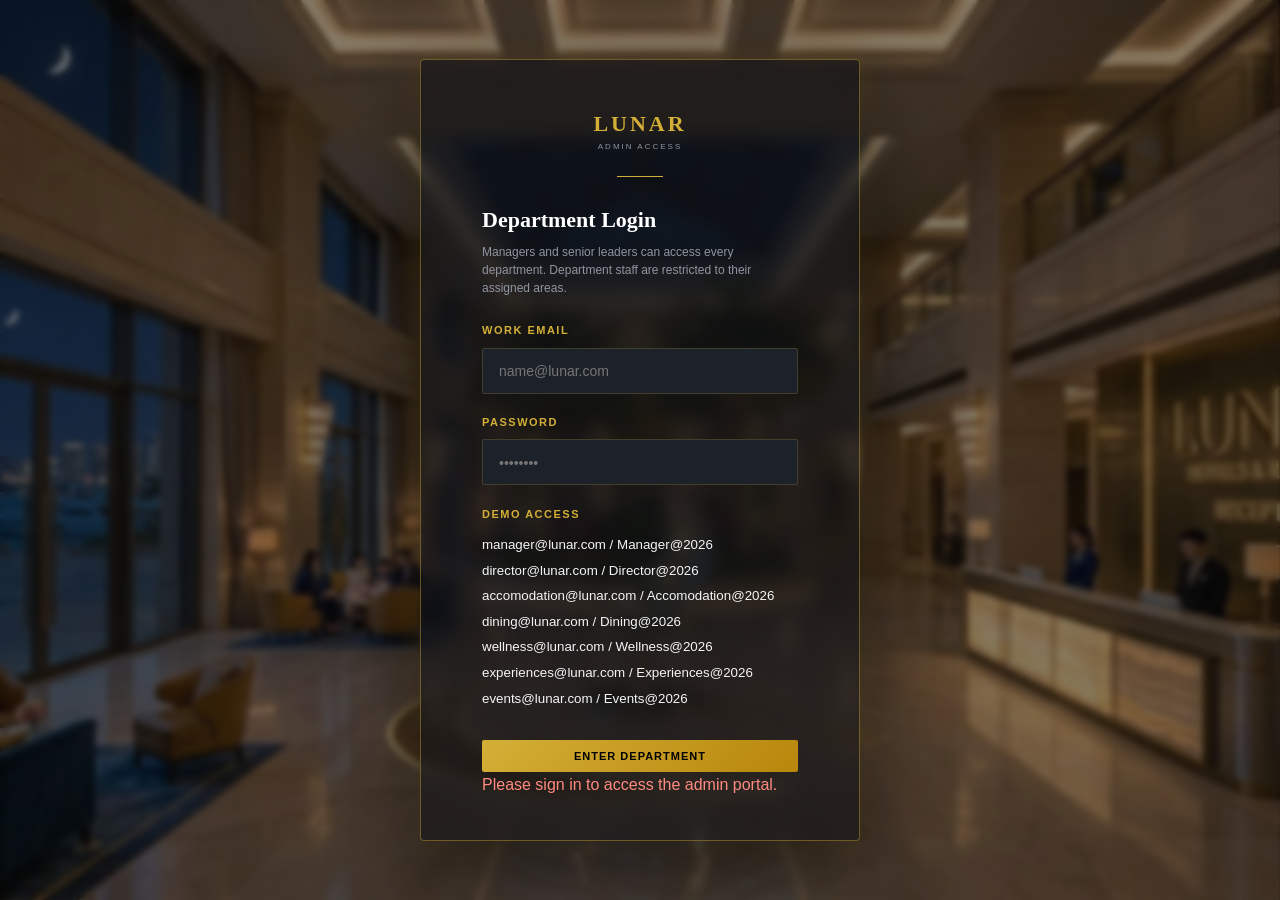
==== commit 59998d8d: "commit changes" ====
--- a/admin.html
+++ b/admin.html
@@ -6,258 +6,233 @@
     <title>LUNAR | Management Portal &amp; Operations</title>
     <link rel="stylesheet" href="style.css">
 </head>
-<body class="admin-body">
-
-    <!-- ADMIN AUTHENTICATION SCREEN -->
-    <section id="admin-auth">
-        <div class="auth-card">
-            <div class="auth-container" id="admin-sliding-box">
-                <!-- Login Form -->
-                <div class="admin-auth-form">
-                    <div style="margin-bottom: 12px;">
-                        <span style="color: #D4AF37; font-size: 1.8rem; font-weight: 700; font-family: 'Cinzel', serif;">LUNAR</span>
-                    </div>
-                    <h3 style="margin: 0 0 6px 0;">Management Portal</h3>
-                    <p style="font-size: 0.85rem; color: #666; margin-bottom: 18px;">Access Restricted to Authorized Personnel</p>
-                    <form onsubmit="adminLogin(event)">
-                        <div class="form-group" style="text-align: left;">
-                            <label for="admin-role">Select Department</label>
-                            <select id="admin-role" style="width: 100%; padding: 10px; border-radius: 6px; border: 1px solid #ccc;">
-                                <option value="hotel">Hotel &amp; Poshtel Accommodations</option>
-                                <option value="restaurant">Restaurant &amp; Bar</option>
-                                <option value="spa">Wellness &amp; Spa</option>
-                                <option value="events">Meetings &amp; Events</option>
-                                <option value="travels">Travels &amp; Activities</option>
-                            </select>
-                        </div>
-                        <div class="form-group" style="text-align: left;">
-                            <label for="admin-pass">Access Key</label>
-                            <input type="password" id="admin-pass" placeholder="Enter Access Key (e.g. lunar2026)" value="lunar2026" required style="width: 100%; padding: 10px; border-radius: 6px; border: 1px solid #ccc;">
-                        </div>
-                        <button type="submit" class="admin-login-btn">Enter Portal</button>
-                        <p style="margin-top: 15px; font-size: 0.85rem;">Need to register? <a href="#" onclick="event.preventDefault(); toggleAdminAuth()" class="toggle-link">Create Account</a></p>
-                        <p style="margin-top: 5px; font-size: 0.85rem;"><a href="index.html" style="color: #555; text-decoration: none;">&larr; Back to Guest Site</a></p>
-                    </form>
-                </div>
-
-                <!-- Register Form -->
-                <div class="admin-auth-form">
-                    <div style="margin-bottom: 12px;">
-                        <span style="color: #D4AF37; font-size: 1.8rem; font-weight: 700; font-family: 'Cinzel', serif;">LUNAR</span>
-                    </div>
-                    <h3 style="margin: 0 0 6px 0;">Admin Registration</h3>
-                    <p style="font-size: 0.85rem; color: #666; margin-bottom: 18px;">Create a new department management profile.</p>
-                    <form onsubmit="adminRegister(event)">
-                        <div class="form-group" style="text-align: left;">
-                            <label for="admin-reg-name">Full Name</label>
-                            <input type="text" id="admin-reg-name" placeholder="Manager Name" required style="width: 100%; padding: 10px; border-radius: 6px; border: 1px solid #ccc;">
-                        </div>
-                        <div class="form-group" style="text-align: left;">
-                            <label for="admin-reg-role">Department</label>
-                            <select id="admin-reg-role" style="width: 100%; padding: 10px; border-radius: 6px; border: 1px solid #ccc;">
-                                <option value="hotel">Hotel &amp; Poshtel Accommodations</option>
-                                <option value="restaurant">Restaurant &amp; Bar</option>
-                                <option value="spa">Wellness &amp; Spa</option>
-                                <option value="events">Meetings &amp; Events</option>
-                                <option value="travels">Travels &amp; Activities</option>
-                            </select>
-                        </div>
-                        <div class="form-group" style="text-align: left;">
-                            <label for="admin-reg-pass">Access Key</label>
-                            <input type="password" id="admin-reg-pass" placeholder="Create a strong key" required style="width: 100%; padding: 10px; border-radius: 6px; border: 1px solid #ccc;">
-                        </div>
-                        <button type="submit" class="admin-login-btn">Create Profile</button>
-                        <p style="margin-top: 15px; font-size: 0.85rem;">Already have access? <a href="#" onclick="event.preventDefault(); toggleAdminAuth()" class="toggle-link">Enter Portal</a></p>
-                    </form>
-                </div>
+<body>
+    <div id="admin-auth-panel" class="auth-modal" style="display: flex;">
+        <div class="auth-overlay" onclick="closeAdminLogin()"></div>
+        <div class="auth-card" style="max-width: 440px;">
+            <div class="auth-header">
+                <div class="brand-logo center">
+                    <span class="logo-title">LUNAR</span>
+                    <span class="logo-subtitle">ADMIN ACCESS</span>
+                </div>
+            </div>
+
+            <div class="auth-form" style="display: block; width: 100%;">
+                <h3>Department Login</h3>
+                <p class="auth-sub">Managers and senior leaders can access every department. Department staff are restricted to their assigned areas.</p>
+
+                <form onsubmit="loginAdmin(event)">
+                    <div class="auth-field-group">
+                        <label for="admin-email">Work Email</label>
+                        <input type="email" id="admin-email" placeholder="name@lunar.com" required>
+                    </div>
+
+                    <div class="auth-field-group">
+                        <label for="admin-password">Password</label>
+                        <input type="password" id="admin-password" placeholder="••••••••" required>
+                    </div>
+
+                    <div class="auth-field-group">
+                        <label>Demo access</label>
+                        <div class="admin-demo-list">
+                            <small>manager@lunar.com / Manager@2026</small>
+                            <small>director@lunar.com / Director@2026</small>
+                            <small>accomodation@lunar.com / Accomodation@2026</small>
+                            <small>dining@lunar.com / Dining@2026</small>
+                            <small>wellness@lunar.com / Wellness@2026</small>
+                            <small>experiences@lunar.com / Experiences@2026</small>
+                            <small>events@lunar.com / Events@2026</small>
+                        </div>
+                    </div>
+
+                    <button type="submit" class="btn-gold full-width auth-submit">Enter Department</button>
+                </form>
+                <p id="admin-login-message" class="admin-login-message" aria-live="polite"></p>
             </div>
         </div>
-    </section>
-
-    <!-- ADMIN MANAGEMENT DASHBOARD -->
-    <section id="admin-dashboard" style="display: none;">
-        <header class="admin-header">
-            <div class="admin-identity">
-                <div class="brand-icon-wrap" style="width: 38px; height: 38px; margin-right: 14px; background: rgba(212, 175, 55, 0.2); border: 1px solid #D4AF37; border-radius: 50%; display: flex; align-items: center; justify-content: center;">
-                    <svg class="brand-icon-svg" style="width: 22px; height: 22px; fill: #D4AF37;" viewBox="0 0 24 24">
-                        <path d="M12 2C6.48 2 2 6.48 2 12s4.48 10 10 10c1.82 0 3.53-.5 5-1.35-2.99-1.73-5-4.95-5-8.65s2.01-6.92 5-8.65C15.53 2.5 13.82 2 12 2z"/>
-                    </svg>
-                </div>
-                <div>
-                    <h2 id="admin-welcome-text" style="font-size: 1.25rem; margin: 0; color: #fff;">Hi, Manager</h2>
-                    <span id="admin-dept-tag" style="font-size: 0.85rem; color: #D4AF37; font-weight: 600;">Department Portal</span>
-                </div>
-            </div>
-
-            <div class="admin-profile-area" style="display: flex; align-items: center; gap: 15px;">
-                <a href="index.html" class="exit-btn" target="_self" style="text-decoration: none; font-size: 13px;">View Guest Site</a>
-                <div id="admin-profile-icon" class="admin-profile-icon" onclick="toggleProfileDropdown()" style="display: flex; align-items: center; justify-content: center; background: #D4AF37; color: #0B0D12; font-weight: 800; font-size: 14px; cursor: pointer;">
-                    MG
-                </div>
-                <div id="admin-profile-dropdown" class="admin-profile-dropdown">
-                    <a href="index.html" target="_self">Exit to Guest Site</a>
-                    <a href="#" onclick="adminLogout(event)">Log Out</a>
-                </div>
-            </div>
-        </header>
-
-        <div class="admin-main-layout">
-            <aside class="admin-sidebar">
-                <button id="sidebar-dashboard-home" onclick="showAdminTab('dashboard-home')">Dashboard Overview</button>
-                <button id="sidebar-bookings" onclick="showAdminTab('bookings')">Accommodations</button>
-                <button id="sidebar-checkout" onclick="showAdminTab('checkout')">Room Inspection Status</button>
-                <button id="sidebar-restaurant" onclick="showAdminTab('restaurant')">Restaurant Orders</button>
-                <button id="sidebar-spa" onclick="showAdminTab('spa')">Spa Appointments</button>
-                <button id="sidebar-events" onclick="showAdminTab('events')">Event Bookings</button>
-                <button id="sidebar-premium-travels" onclick="showAdminTab('premium-travels')">Flights &amp; Safaris</button>
-                <button id="sidebar-resort-activities" onclick="showAdminTab('resort-activities')">Resort Activities</button>
-                <button id="sidebar-reviews" onclick="showAdminTab('reviews')">Guest Feedback</button>
-            </aside>
-
-            <main class="admin-content">
-                <!-- METRICS STRIP -->
-                <div class="admin-metrics-row">
-                    <div class="admin-metric-card">
-                        <div class="admin-metric-label">Active Reservations</div>
-                        <div class="admin-metric-value" id="admin-metric-count">0</div>
-                        <div class="admin-metric-sub">Across All 5 Departments</div>
-                    </div>
-                    <div class="admin-metric-card">
-                        <div class="admin-metric-label">Gross Revenue Collected</div>
-                        <div class="admin-metric-value" id="admin-metric-rev" style="color: #27ae60;">KSh 0.00</div>
-                        <div class="admin-metric-sub">Verified in Real-Time</div>
-                    </div>
-                    <div class="admin-metric-card">
-                        <div class="admin-metric-label">Resort Occupancy</div>
-                        <div class="admin-metric-value" style="color: #2980b9;">96%</div>
-                        <div class="admin-metric-sub">Pods &amp; Luxury Suites</div>
-                    </div>
-                    <div class="admin-metric-card">
-                        <div class="admin-metric-label">Pending Action Items</div>
-                        <div class="admin-metric-value" id="admin-metric-pending" style="color: #e67e22;">0</div>
-                        <div class="admin-metric-sub">Awaiting Check-in / Review</div>
-                    </div>
-                </div>
-
-                <!-- 1. DASHBOARD OVERVIEW HOME TAB -->
-                <div id="dashboard-home-tab" class="tab-pane" style="display:block;">
-                    <div style="background: rgba(0,0,0,0.6); padding: 40px; border-radius: 14px; max-width: 700px; margin: 0 auto; backdrop-filter: blur(6px);">
-                        <h2 style="font-size: 2.2rem; margin-bottom: 12px; color: #fff;">LUNAR Operations Central</h2>
-                        <p style="font-size: 1.1rem; color: #E0E0E0; line-height: 1.6; margin-bottom: 25px;">
-                            Manage 5-star hostel pods, designer suites, fine dining, spa sessions, coastal safaris, and galas with unified local database synchrony.
-                        </p>
-                        <div style="display: flex; gap: 15px; justify-content: center; flex-wrap: wrap;">
-                            <button class="nav-btn-gold" onclick="showAdminTab('bookings')">View Accommodations</button>
-                            <button class="filter-pill" style="background: rgba(255,255,255,0.15); color: #fff;" onclick="showAdminTab('checkout')">Room Inspection Status</button>
-                            <button class="filter-pill" style="background: rgba(255,255,255,0.15); color: #fff;" onclick="showAdminTab('reviews')">Review Feedback</button>
-                        </div>
-                    </div>
-                </div>
-
-                <!-- 2. HOTEL & PODS TAB -->
-                <div id="bookings-tab" class="tab-pane" style="display:none;">
-                    <div style="display: flex; justify-content: space-between; align-items: center; margin-bottom: 15px;">
-                        <h3 style="margin: 0;">Accommodations &amp; Pod Bookings</h3>
-                        <button class="filter-pill" onclick="renderAdminTables()">Refresh List</button>
-                    </div>
-                    <table class="admin-table">
-                        <thead>
-                            <tr>
-                                <th>Guest</th>
-                                <th>Accommodation</th>
-                                <th>Dates / Duration</th>
-                                <th>Payment Method</th>
-                                <th>Plan</th>
-                                <th>Amount Paid</th>
-                                <th>Balance Due</th>
-                                <th>Status &amp; Actions</th>
-                            </tr>
-                        </thead>
-                        <tbody id="hotel-booking-list">
-                            <!-- Injected via JavaScript -->
-                        </tbody>
-                    </table>
-                </div>
-
-                <!-- 3. ROOM INSPECTION TAB -->
-                <div id="checkout-tab" class="tab-pane" style="display:none;">
-                    <h3>Verify Room &amp; Pod Inspection Status</h3>
-                    <p style="color: #666; margin-bottom: 25px;">Ensure 5-star sanitization standards before issuing digital keycards to incoming guests.</p>
-
-                    <div style="display: grid; grid-template-columns: repeat(auto-fit, minmax(280px, 1fr)); gap: 20px;">
-                        <div class="admin-metric-card" style="border-left: 4px solid #27ae60;">
-                            <h4>Pod 101: Celestial Capsule</h4>
-                            <p style="font-size: 13px; color: #666;">Status: Cleaned &bull; Memory foam sanitized &bull; Starlink verified</p>
-                            <button class="approve-btn" style="width: 100%; margin-top: 10px;" onclick="adminVerifyRoom('Pod 101')">Verify for Check-in</button>
-                        </div>
-
-                        <div class="admin-metric-card" style="border-left: 4px solid #27ae60;">
-                            <h4>Chamber 104: Social Atelier</h4>
-                            <p style="font-size: 13px; color: #666;">Status: Cleaned &bull; Rain showers inspected &bull; Linens fresh</p>
-                            <button class="approve-btn" style="width: 100%; margin-top: 10px;" onclick="adminVerifyRoom('Chamber 104')">Verify for Check-in</button>
-                        </div>
-
-                        <div class="admin-metric-card" style="border-left: 4px solid #e67e22;">
-                            <h4>Suite 204: Deluxe Ocean</h4>
-                            <p style="font-size: 13px; color: #666;">Status: Housekeeping in progress &bull; Turndown scheduled</p>
-                            <button class="approve-btn" style="width: 100%; margin-top: 10px;" onclick="adminVerifyRoom('Suite 204')">Verify for Check-in</button>
-                        </div>
-
-                        <div class="admin-metric-card" style="border-left: 4px solid #27ae60;">
-                            <h4>Villa 301: Presidential</h4>
-                            <p style="font-size: 13px; color: #666;">Status: Heated Jacuzzi 38°C &bull; Champagne iced &bull; Chauffeur alerted</p>
-                            <button class="approve-btn" style="width: 100%; margin-top: 10px;" onclick="adminVerifyRoom('Villa 301')">Verify for Check-in</button>
-                        </div>
-
-                        <div class="admin-metric-card" style="border-left: 4px solid #27ae60;">
-                            <h4>Penthouse 401: The Lunar Penthouse</h4>
-                            <p style="font-size: 13px; color: #666;">Status: Private Infinity Pool sanitized &bull; Master Chef briefed</p>
-                            <button class="approve-btn" style="width: 100%; margin-top: 10px;" onclick="adminVerifyRoom('Penthouse 401')">Verify for Check-in</button>
-                        </div>
-                    </div>
-                </div>
-
-                <!-- 4. RESTAURANT TAB -->
-                <div id="restaurant-tab" class="tab-pane" style="display:none;">
-                    <div style="display: flex; justify-content: space-between; align-items: center; margin-bottom: 15px;">
-                        <h3 style="margin: 0;">Restaurant &amp; Bar Reservations</h3>
-                        <button class="filter-pill" onclick="renderAdminTables()">Refresh List</button>
-                    </div>
-                    <table class="admin-table">
-                        <thead>
-                            <tr>
-                                <th>Guest</th>
-                                <th>Table / Service</th>
-                                <th>Scheduled Date &amp; Time</th>
-                                <th>Payment Method</th>
-                                <th>Amount Paid</th>
-                                <th>Status &amp; Actions</th>
-                            </tr>
-                        </thead>
-                        <tbody id="restaurant-booking-list">
-                            <!-- Injected via JavaScript -->
-                        </tbody>
-                    </table>
-                </div>
-
-                <!-- 5. SPA APPOINTMENTS TAB -->
-                <div id="spa-tab" class="tab-pane" style="display:none;">
-                    <div style="display: flex; justify-content: space-between; align-items: center; margin-bottom: 15px;">
-                        <h3 style="margin: 0;">Wellness &amp; Spa Appointments</h3>
-                        <button class="filter-pill" onclick="renderAdminTables()">Refresh List</button>
-                    </div>
-                    <table class="admin-table">
-                        <thead>
-                            <tr>
-                                <th>Guest</th>
-                                <th>Treatment Session</th>
-                                <th>Therapist</th>
-                                <th>Date &amp; Time</th>
-                                <th>Payment Method</th>
-                                <th>Amount Paid</th>
-                                <th>Status &amp; Actions</th>
-                            </tr>
-                        </thead>
+    </div>
+
+    <div class="admin-layout" style="display: none;">
+        <!-- SIDEBAR NAVIGATION -->
+        <aside class="admin-sidebar">
+            <div class="sidebar-brand" onclick="window.location.href='index.html'">
+                <span class="logo-title">LUNAR</span>
+                <span class="logo-subtitle">ADMIN CONSOLE</span>
+            </div>
+
+            <nav class="sidebar-menu">
+                <button class="nav-item active" data-tab="accomodation" onclick="switchAdminTab(event, 'accomodation')">
+                    <span class="icon">🏨</span> Accomodation
+                </button>
+                <button class="nav-item" data-tab="dining" onclick="switchAdminTab(event, 'dining')">
+                    <span class="icon">🍽️</span> Dining
+                </button>
+                <button class="nav-item" data-tab="wellness" onclick="switchAdminTab(event, 'wellness')">
+                    <span class="icon">🧖</span> Wellness
+                </button>
+                <button class="nav-item" data-tab="experiences" onclick="switchAdminTab(event, 'experiences')">
+                    <span class="icon">🌄</span> Experiences
+                </button>
+                <button class="nav-item" data-tab="events" onclick="switchAdminTab(event, 'events')">
+                    <span class="icon">🎉</span> Events
+                </button>
+            </nav>
+
+            <div class="sidebar-footer">
+                <div class="admin-profile">
+                    <span class="admin-name">Concierge Admin</span>
+                    <span class="admin-role">Department Access</span>
+                </div>
+                <button class="btn-outline-gold full-width" onclick="logoutAdmin()">Logout</button>
+                <button class="btn-outline-gold full-width" style="margin-top: 10px;" onclick="window.location.href='index.html'">View Front Desk</button>
+            </div>
+        </aside>
+
+        <!-- MAIN CONTENT AREA -->
+        <main class="admin-main">
+            <header class="admin-header">
+                <div class="header-left">
+                    <h1 id="page-title">Accommodation Department</h1>
+                    <span class="header-sub">Real-Time Luxury Resort Metrics &amp; Operations</span>
+                </div>
+                <div class="header-right">
+                    <span class="status-badge live-status"><span class="pulse-dot"></span> System Live</span>
+                    <button class="btn-gold" onclick="triggerQuickReservation()">+ Manual Reservation</button>
+                </div>
+            </header>
+
+            <div class="admin-content">
+                <!-- TAB 1: ACCOMODATION -->
+                <div id="tab-accomodation" class="admin-tab-content active">
+                    <div class="metrics-grid">
+                        <div class="metric-card">
+                            <span class="metric-label">Total Revenue (MTD)</span>
+                            <span class="metric-value" id="total-revenue">KSh 14,850,000</span>
+                            <span class="metric-trend positive">+14.2% vs last month</span>
+                        </div>
+                        <div class="metric-card">
+                            <span class="metric-label">Resort Occupancy</span>
+                            <span class="metric-value" id="occupancy-rate">88.4%</span>
+                            <span class="metric-trend positive">53 / 60 Suites Reserved</span>
+                        </div>
+                        <div class="metric-card">
+                            <span class="metric-label">Active Guest Arrivals</span>
+                            <span class="metric-value" id="active-arrivals">12</span>
+                            <span class="metric-trend">Scheduled for Today</span>
+                        </div>
+                        <div class="metric-card">
+                            <span class="metric-label">Pending Experiences</span>
+                            <span class="metric-value" id="pending-services">28</span>
+                            <span class="metric-trend warning">Requires Dispatch</span>
+                        </div>
+                    </div>
+
+                    <div class="admin-table-container">
+                        <div class="table-header">
+                            <h3>Live Booking Queue</h3>
+                            <button class="btn-dark-sm" onclick="exportCSV('reservations-table')">Export CSV</button>
+                        </div>
+                        <table id="reservations-table" class="admin-table">
+                            <thead>
+                                <tr>
+                                    <th>Ref ID</th>
+                                    <th>Guest Name</th>
+                                    <th>Suite / Service</th>
+                                    <th>Dates / Time</th>
+                                    <th>Payment</th>
+                                    <th>Amount</th>
+                                    <th>Status</th>
+                                    <th>Actions</th>
+                                </tr>
+                            </thead>
+                            <tbody id="table-recent-bookings"></tbody>
+                        </table>
+                    </div>
+                </div>
+
+                <!-- TAB 2: DINING -->
+                <div id="tab-dining" class="admin-tab-content">
+                    <div class="admin-table-container">
+                        <div class="table-header">
+                            <h3>Dining &amp; Lounge Reservations</h3>
+                            <div class="table-filters">
+                                <input type="text" id="search-reservations" placeholder="Search by name, reference..." onkeyup="filterReservations()">
+                                <select id="filter-status" onchange="filterReservations()">
+                                    <option value="ALL">All Statuses</option>
+                                    <option value="Confirmed">Confirmed</option>
+                                    <option value="Deposit Paid">Deposit Paid</option>
+                                    <option value="Checked In">Checked In</option>
+                                </select>
+                            </div>
+                        </div>
+                        <table class="admin-table">
+                            <thead>
+                                <tr>
+                                    <th>Ref ID</th>
+                                    <th>Guest Name</th>
+                                    <th>Service Category</th>
+                                    <th>Plan</th>
+                                    <th>Total Fee</th>
+                                    <th>Status</th>
+                                    <th>Actions</th>
+                                </tr>
+                            </thead>
+                            <tbody id="table-all-reservations"></tbody>
+                        </table>
+                    </div>
+                </div>
+
+                <!-- TAB 3: WELLNESS -->
+                <div id="tab-wellness" class="admin-tab-content">
+                    <div class="inventory-grid" id="inventory-container"></div>
+                </div>
+
+                <!-- TAB 4: EXPERIENCES -->
+                <div id="tab-experiences" class="admin-tab-content">
+                    <div class="admin-table-container">
+                        <div class="table-header">
+                            <h3>Registered VIP Members</h3>
+                        </div>
+                        <table class="admin-table">
+                            <thead>
+                                <tr>
+                                    <th>VIP Tier</th>
+                                    <th>Full Name</th>
+                                    <th>Email Address</th>
+                                    <th>Total Stays</th>
+                                    <th>Lifetime Spend</th>
+                                    <th>Actions</th>
+                                </tr>
+                            </thead>
+                            <tbody id="table-guests"></tbody>
+                        </table>
+                    </div>
+                </div>
+
+                <!-- TAB 5: EVENTS -->
+                <div id="tab-events" class="admin-tab-content">
+                    <div class="metrics-grid">
+                        <div class="metric-card">
+                            <span class="metric-label">Accommodations RevPAR</span>
+                            <span class="metric-value">KSh 42,100</span>
+                        </div>
+                        <div class="metric-card">
+                            <span class="metric-label">Spa &amp; Wellness Revenue</span>
+                            <span class="metric-value">KSh 2,450,000</span>
+                        </div>
+                        <div class="metric-card">
+                            <span class="metric-label">Dining &amp; Lounge Sales</span>
+                            <span class="metric-value">KSh 3,890,000</span>
+                        </div>
+                    </div>
+                </div>
+            </div>
+        </main>
+    </div>
+
+    <script src="script.js"></script>
+</body>
+
                         <tbody id="spa-booking-list">
                             <!-- Injected via JavaScript -->
                         </tbody>
--- a/style.css
+++ b/style.css
@@ -59,6 +59,10 @@
     align-items: flex-start;
 }
 
+.brand-logo.center {
+    align-items: center;
+}
+
 .logo-title {
     font-family: var(--font-heading);
     font-size: 24px;
@@ -495,72 +499,380 @@
     grid-column: span 2;
 }
 
-/* AUTH MODAL STYLES */
-#Auth {
+/* ==========================================================================
+   AUTHENTICATION MODAL DESIGN SYSTEM
+   ========================================================================== */
+
+.auth-modal {
     position: fixed;
     inset: 0;
-    z-index: 9999;
+    z-index: 99999;
     display: flex;
     align-items: center;
     justify-content: center;
+    overflow-y: auto;
+    padding: 28px;
+    background: url('images/lobby2.jpeg') center/cover no-repeat;
+}
+
+.signin-required-modal {
+    position: fixed;
+    inset: 0;
+    z-index: 100000;
+    display: flex;
+    align-items: center;
+    justify-content: center;
+    padding: 20px;
+}
+
+.signin-required-overlay {
+    position: absolute;
+    inset: 0;
+    background: rgba(7, 9, 12, 0.86);
+    backdrop-filter: blur(14px);
+}
+
+.signin-required-card {
+    position: relative;
+    z-index: 2;
+    width: min(100%, 460px);
+    padding: 42px 38px 34px;
+    overflow: hidden;
+    text-align: center;
+    background: linear-gradient(145deg, rgba(30, 34, 43, 0.98), rgba(15, 17, 21, 0.98));
+    border: 1px solid rgba(212, 175, 55, 0.55);
+    border-radius: 4px;
+    box-shadow: 0 28px 80px rgba(0, 0, 0, 0.92), 0 0 42px rgba(212, 175, 55, 0.14);
+    animation: premiumAlertIn 0.28s ease-out both;
+}
+
+.signin-required-card::before {
+    position: absolute;
+    top: 0;
+    left: 12%;
+    width: 76%;
+    height: 1px;
+    background: linear-gradient(90deg, transparent, var(--gold), transparent);
+    content: '';
+}
+
+.signin-required-close {
+    position: absolute;
+    top: 14px;
+    right: 18px;
+    border: none;
+    background: transparent;
+    color: var(--text-secondary);
+    cursor: pointer;
+    font-size: 27px;
+    line-height: 1;
+}
+
+.signin-required-close:hover {
+    color: var(--gold);
+}
+
+.signin-required-crest {
+    display: grid;
+    width: 48px;
+    height: 48px;
+    margin: 0 auto 16px;
+    place-items: center;
+    border: 1px solid var(--gold);
+    color: var(--gold);
+    font-family: var(--font-heading);
+    font-size: 22px;
+    box-shadow: 0 0 18px rgba(212, 175, 55, 0.12);
+}
+
+.signin-required-kicker {
+    color: var(--gold);
+    font-size: 10px;
+    font-weight: 700;
+    letter-spacing: 3px;
+}
+
+.signin-required-card h2 {
+    margin: 10px 0 13px;
+    color: #fff;
+    font-family: var(--font-heading);
+    font-size: 25px;
+    font-weight: 600;
+}
+
+.signin-required-rule {
+    width: 56px;
+    height: 1px;
+    margin: 0 auto 16px;
+    background: var(--gold);
+}
+
+.signin-required-card p {
+    max-width: 330px;
+    margin: 0 auto 26px;
+    color: var(--text-secondary);
+    font-size: 13px;
+    line-height: 1.6;
+}
+
+.signin-required-actions {
+    display: flex;
+    justify-content: center;
+    gap: 12px;
+}
+
+.signin-required-actions button {
+    min-width: 145px;
+}
+
+@keyframes premiumAlertIn {
+    from { opacity: 0; transform: translateY(10px) scale(0.98); }
+    to { opacity: 1; transform: translateY(0) scale(1); }
 }
 
 .auth-overlay {
     position: absolute;
     inset: 0;
-    background: rgba(15, 17, 21, 0.85);
-    backdrop-filter: blur(10px);
-}
-
-.auth-wrapper {
+    background: rgba(7, 9, 12, 0.48);
+    backdrop-filter: blur(3px);
+}
+
+.auth-card {
     position: relative;
     z-index: 2;
-    width: 420px;
-    background: var(--bg-card);
-    border: 1px solid var(--border-color);
+    display: flex;
+    width: min(100%, 500px);
+    min-height: 0;
+    margin: 0 auto;
+    flex-direction: column;
+    justify-content: center;
+    background: rgba(15, 17, 21, 0.62);
+    border: 1px solid rgba(212, 175, 55, 0.42);
+    border-radius: 4px;
+    box-shadow: 0 28px 80px rgba(0, 0, 0, 0.58), 0 0 34px rgba(212, 175, 55, 0.12);
+    backdrop-filter: blur(8px);
+    padding: 46px clamp(28px, 6vw, 56px) 42px;
     overflow: hidden;
-    padding: 30px;
-    box-shadow: 0 20px 50px rgba(0,0,0,0.8);
+}
+
+.auth-close-btn {
+    position: fixed;
+    top: 22px;
+    right: 26px;
+    z-index: 3;
+    display: grid;
+    width: 34px;
+    height: 34px;
+    place-items: center;
+    background: transparent;
+    border: 1px solid rgba(212, 175, 55, 0.45);
+    color: var(--text-secondary);
+    font-family: var(--font-body);
+    font-size: 28px;
+    font-weight: 300;
+    cursor: pointer;
+    transition: color 0.3s ease;
+    line-height: 1;
+}
+
+.auth-close-btn:hover {
+    border-color: var(--gold);
+    color: var(--gold);
+}
+
+.auth-header {
+    margin-bottom: 25px;
+    text-align: center;
+}
+
+.auth-header::after {
+    display: block;
+    width: 46px;
+    height: 1px;
+    margin: 22px auto 0;
+    background: var(--gold);
+    content: '';
+}
+
+.signin-required-notice {
+    display: flex;
+    align-items: center;
+    gap: 12px;
+    margin: -8px 0 22px;
+    padding: 13px 14px;
+    background: linear-gradient(135deg, rgba(212, 175, 55, 0.16), rgba(30, 34, 43, 0.88));
+    border: 1px solid rgba(212, 175, 55, 0.5);
+    box-shadow: inset 0 1px 0 rgba(255, 255, 255, 0.06), 0 8px 24px rgba(0, 0, 0, 0.2);
+    border-radius: 3px;
+}
+
+.signin-required-notice[hidden] {
+    display: none;
+}
+
+.signin-notice-mark {
+    display: grid;
+    flex: 0 0 30px;
+    width: 30px;
+    height: 30px;
+    place-items: center;
+    border: 1px solid var(--gold);
+    color: var(--gold);
+    font-family: var(--font-heading);
+    font-size: 14px;
+}
+
+.signin-notice-copy {
+    display: flex;
+    min-width: 0;
+    flex: 1;
+    flex-direction: column;
+    gap: 2px;
+}
+
+.signin-notice-eyebrow {
+    color: var(--gold);
+    font-size: 9px;
+    font-weight: 700;
+    letter-spacing: 1.8px;
+}
+
+.signin-notice-copy strong {
+    color: #fff;
+    font-family: var(--font-heading);
+    font-size: 13px;
+    font-weight: 600;
+}
+
+.signin-notice-copy span:last-child {
+    color: var(--text-secondary);
+    font-size: 11px;
+    line-height: 1.4;
+}
+
+.signin-notice-dismiss {
+    align-self: flex-start;
+    border: none;
+    background: transparent;
+    color: var(--text-secondary);
+    cursor: pointer;
+    font-size: 20px;
+    line-height: 1;
+    padding: 0 0 0 4px;
+}
+
+.signin-notice-dismiss:hover {
+    color: var(--gold);
+}
+
+.auth-tabs {
+    display: flex;
+    border-bottom: 1px solid var(--border-color);
+    margin-bottom: 30px;
+}
+
+.auth-tab-btn {
+    flex: 1;
+    background: transparent;
+    border: none;
+    color: var(--text-secondary);
+    padding: 12px;
+    font-family: var(--font-body);
+    font-size: 13px;
+    font-weight: 600;
+    text-transform: uppercase;
+    letter-spacing: 2px;
+    cursor: pointer;
+    position: relative;
+    transition: color 0.3s ease;
+}
+
+.auth-tab-btn.active {
+    color: var(--gold);
+}
+
+.auth-tab-btn.active::after {
+    content: '';
+    position: absolute;
+    bottom: -1px;
+    left: 0;
+    width: 100%;
+    height: 2px;
+    background: var(--gold);
+}
+
+.auth-viewport {
+    overflow: hidden;
+    width: 100%;
 }
 
 .auth-container {
     display: flex;
     width: 200%;
-    transition: transform 0.5s ease-in-out;
+    transition: transform 0.4s cubic-bezier(0.25, 1, 0.5, 1);
+}
+
+.auth-container.slide-active {
+    transform: translateX(-50%);
 }
 
 .auth-form {
     width: 50%;
-    padding: 10px;
+    padding: 0 5px;
     text-align: left;
 }
 
 .auth-form h3 {
     font-family: var(--font-heading);
-    font-size: 24px;
+    font-size: 22px;
+    color: #fff;
+    margin-bottom: 6px;
+}
+
+.auth-sub {
+    font-size: 12px;
+    color: var(--text-secondary);
+    margin-bottom: 25px;
+    line-height: 1.5;
+}
+
+.auth-field-group {
+    display: flex;
+    flex-direction: column;
+    margin-bottom: 20px;
+}
+
+.auth-field-group label {
+    font-size: 11px;
+    letter-spacing: 1.5px;
     color: var(--gold);
     margin-bottom: 8px;
-}
-
-.auth-form p {
+    text-transform: uppercase;
+    font-weight: 600;
+}
+
+.auth-field-group input {
+    background: var(--bg-surface);
+    border: 1px solid var(--border-color);
+    color: #fff;
+    padding: 14px 16px;
+    font-family: var(--font-body);
+    font-size: 14px;
+    border-radius: 2px;
+    transition: all 0.3s ease;
+}
+
+.auth-field-group input:focus {
+    outline: none;
+    border-color: var(--gold);
+    background: rgba(30, 34, 43, 0.9);
+    box-shadow: 0 0 12px rgba(212, 175, 55, 0.2);
+}
+
+.auth-submit {
+    margin-top: 10px;
+    padding: 14px;
     font-size: 13px;
-    color: var(--text-secondary);
-    margin-bottom: 25px;
-}
-
-.auth-container.slide-active {
-    transform: translateX(-50%);
-}
-
-.auth-switch-text {
-    margin-top: 20px;
-    text-align: center;
-}
-
-.toggle-link {
-    color: var(--gold);
-    text-decoration: underline;
-    font-weight: 600;
 }
 
 /* FULL-PAGE SHOWCASE MODAL */
@@ -942,7 +1254,6 @@
     cursor: pointer;
     font-size: 12px;
     font-weight: 600;
-
 }
 
 .fp-method-card.active {
@@ -1150,5 +1461,391 @@
     .hero-title { font-size: 42px; }
     .room-grid { grid-template-columns: 1fr; }
     .fp-payment-grid, .event-form-grid, .brochure-container, .fp-dates-row, .fp-guest-grid { grid-template-columns: 1fr; flex-direction: column; }
-    .auth-wrapper { width: 90%; }
-}+    .auth-modal { align-items: center; padding: 18px; }
+    .auth-overlay { background: rgba(7, 9, 12, 0.66); }
+    .auth-card {
+        width: 100%;
+        min-height: 0;
+        margin: 0;
+        border: 1px solid rgba(212, 175, 55, 0.42);
+        border-radius: 4px;
+        background: rgba(15, 17, 21, 0.62);
+        padding: 50px 20px 30px;
+    }
+    .auth-close-btn {
+        top: 14px;
+        right: 14px;
+    }
+    .signin-required-card { padding: 38px 22px 28px; }
+    .signin-required-actions { flex-direction: column-reverse; }
+    .signin-required-actions button { width: 100%; }
+}
+
+/* ==========================================================================
+   LUNAR RESORT - ADMIN CONSOLE STYLESHEET
+   ========================================================================== */
+
+:root {
+    --bg-dark: #0a0c0f;
+    --bg-card: #14171e;
+    --bg-surface: #1d222a;
+    --gold: #d4af37;
+    --gold-hover: #f3ca40;
+    --text-primary: #f5f5f7;
+    --text-secondary: #9095a0;
+    --border-color: rgba(212, 175, 55, 0.2);
+    --border-hover: rgba(212, 175, 55, 0.5);
+    --success: #2e7d32;
+    --warning: #e65100;
+    --font-heading: 'Cinzel', serif;
+    --font-body: 'Montserrat', sans-serif;
+}
+
+* {
+    box-sizing: border-box;
+    margin: 0;
+    padding: 0;
+}
+
+body {
+    background-color: var(--bg-dark);
+    color: var(--text-primary);
+    font-family: var(--font-body);
+    min-height: 100vh;
+    overflow-x: hidden;
+}
+
+/* LAYOUT STRUCTURE */
+.admin-layout {
+    display: flex;
+    min-height: 100vh;
+}
+
+/* SIDEBAR */
+.admin-sidebar {
+    width: 280px;
+    background: #0e1014;
+    border-right: 1px solid var(--border-color);
+    display: flex;
+    flex-direction: column;
+    padding: 30px 20px;
+}
+
+.sidebar-brand {
+    cursor: pointer;
+    margin-bottom: 40px;
+}
+
+.logo-title {
+    font-family: var(--font-heading);
+    font-size: 22px;
+    font-weight: 700;
+    color: var(--gold);
+    letter-spacing: 3px;
+    display: block;
+}
+
+.logo-subtitle {
+    font-size: 8px;
+    color: var(--text-secondary);
+    letter-spacing: 2px;
+    display: block;
+}
+
+.sidebar-menu {
+    display: flex;
+    flex-direction: column;
+    gap: 8px;
+    flex: 1;
+}
+
+.nav-item {
+    background: transparent;
+    border: none;
+    color: var(--text-secondary);
+    padding: 14px 18px;
+    font-family: var(--font-body);
+    font-size: 13px;
+    font-weight: 600;
+    text-align: left;
+    border-radius: 4px;
+    cursor: pointer;
+    display: flex;
+    align-items: center;
+    gap: 12px;
+    transition: all 0.3s ease;
+}
+
+.nav-item:hover, .nav-item.active {
+    background: var(--bg-surface);
+    color: var(--gold);
+    border-left: 3px solid var(--gold);
+}
+
+.sidebar-footer {
+    border-top: 1px solid var(--border-color);
+    padding-top: 20px;
+}
+
+.admin-profile {
+    display: flex;
+    flex-direction: column;
+    margin-bottom: 15px;
+}
+
+.admin-name {
+    font-size: 13px;
+    font-weight: 700;
+    color: #fff;
+}
+
+.admin-role {
+    font-size: 10px;
+    color: var(--gold);
+    letter-spacing: 1px;
+}
+
+/* MAIN CONTENT */
+.admin-main {
+    flex: 1;
+    display: flex;
+    flex-direction: column;
+    background: var(--bg-dark);
+}
+
+.admin-header {
+    background: rgba(14, 16, 20, 0.8);
+    backdrop-filter: blur(10px);
+    border-bottom: 1px solid var(--border-color);
+    padding: 25px 40px;
+    display: flex;
+    justify-content: space-between;
+    align-items: center;
+}
+
+#page-title {
+    font-family: var(--font-heading);
+    font-size: 26px;
+    color: #fff;
+}
+
+.header-sub {
+    font-size: 11px;
+    color: var(--text-secondary);
+}
+
+.header-right {
+    display: flex;
+    align-items: center;
+    gap: 20px;
+}
+
+.status-badge {
+    font-size: 11px;
+    padding: 6px 14px;
+    border-radius: 20px;
+    background: rgba(46, 125, 50, 0.15);
+    border: 1px solid var(--success);
+    color: #81c784;
+    display: flex;
+    align-items: center;
+    gap: 8px;
+}
+
+.pulse-dot {
+    width: 6px;
+    height: 6px;
+    background: #81c784;
+    border-radius: 50%;
+    box-shadow: 0 0 8px #81c784;
+}
+
+.admin-content {
+    padding: 40px;
+    flex: 1;
+}
+
+/* TABS SYSTEM */
+.admin-tab-content {
+    display: none;
+}
+
+.admin-tab-content.active {
+    display: block;
+}
+
+/* METRICS CARDS */
+.metrics-grid {
+    display: grid;
+    grid-template-columns: repeat(auto-fit, minmax(220px, 1fr));
+    gap: 20px;
+    margin-bottom: 35px;
+}
+
+.metric-card {
+    background: var(--bg-card);
+    border: 1px solid var(--border-color);
+    padding: 22px;
+    border-radius: 4px;
+    display: flex;
+    flex-direction: column;
+}
+
+.metric-label {
+    font-size: 11px;
+    color: var(--text-secondary);
+    text-transform: uppercase;
+    letter-spacing: 1px;
+    margin-bottom: 10px;
+}
+
+.metric-value {
+    font-family: var(--font-heading);
+    font-size: 28px;
+    color: var(--gold);
+    margin-bottom: 8px;
+}
+
+.metric-trend {
+    font-size: 11px;
+    color: var(--text-secondary);
+}
+
+.metric-trend.positive { color: #81c784; }
+.metric-trend.warning { color: #ffb74d; }
+
+/* TABLES */
+.admin-table-container {
+    background: var(--bg-card);
+    border: 1px solid var(--border-color);
+    border-radius: 4px;
+    padding: 25px;
+}
+
+.table-header {
+    display: flex;
+    justify-content: space-between;
+    align-items: center;
+    margin-bottom: 20px;
+}
+
+.table-header h3 {
+    font-family: var(--font-heading);
+    color: var(--gold);
+    font-size: 18px;
+}
+
+.table-filters {
+    display: flex;
+    gap: 15px;
+}
+
+.table-filters input, .table-filters select {
+    background: var(--bg-surface);
+    border: 1px solid var(--border-color);
+    color: #fff;
+    padding: 8px 14px;
+    font-family: var(--font-body);
+    font-size: 12px;
+    border-radius: 2px;
+}
+
+.admin-table {
+    width: 100%;
+    border-collapse: collapse;
+    text-align: left;
+}
+
+.admin-table th, .admin-table td {
+    padding: 14px 16px;
+    border-bottom: 1px solid rgba(255, 255, 255, 0.05);
+    font-size: 13px;
+}
+
+.admin-table th {
+    font-size: 10px;
+    text-transform: uppercase;
+    letter-spacing: 1.5px;
+    color: var(--text-secondary);
+}
+
+.tag-status {
+    padding: 4px 10px;
+    border-radius: 3px;
+    font-size: 10px;
+    font-weight: 700;
+    text-transform: uppercase;
+}
+
+.tag-status.confirmed { background: rgba(46, 125, 50, 0.2); color: #81c784; }
+.tag-status.deposit { background: rgba(212, 175, 55, 0.2); color: var(--gold); }
+
+/* ROOM INVENTORY GRID */
+.inventory-grid {
+    display: grid;
+    grid-template-columns: repeat(auto-fill, minmax(280px, 1fr));
+    gap: 20px;
+}
+
+.inv-card {
+    background: var(--bg-card);
+    border: 1px solid var(--border-color);
+    padding: 20px;
+    border-radius: 4px;
+}
+
+.inv-header {
+    display: flex;
+    justify-content: space-between;
+    margin-bottom: 10px;
+}
+
+.inv-title {
+    font-family: var(--font-heading);
+    color: #fff;
+    font-size: 16px;
+}
+
+.inv-status {
+    font-size: 10px;
+    padding: 2px 8px;
+    border-radius: 2px;
+}
+
+.inv-status.available { background: #2e7d32; color: #fff; }
+.inv-status.occupied { background: #b71c1c; color: #fff; }
+
+/* BUTTONS */
+.btn-gold {
+    background: linear-gradient(135deg, #d4af37 0%, #b8860b 100%);
+    color: #000;
+    border: none;
+    padding: 10px 20px;
+    font-weight: 700;
+    font-size: 11px;
+    text-transform: uppercase;
+    letter-spacing: 1px;
+    cursor: pointer;
+}
+
+.btn-dark-sm {
+    background: var(--bg-surface);
+    border: 1px solid var(--border-color);
+    color: #fff;
+    padding: 6px 12px;
+    font-size: 11px;
+    cursor: pointer;
+}
+
+.btn-outline-gold {
+    background: transparent;
+    border: 1px solid var(--gold);
+    color: var(--gold);
+    padding: 10px;
+    font-size: 11px;
+    text-transform: uppercase;
+    font-weight: 600;
+    cursor: pointer;
+}
+
+.full-width { width: 100%; }
